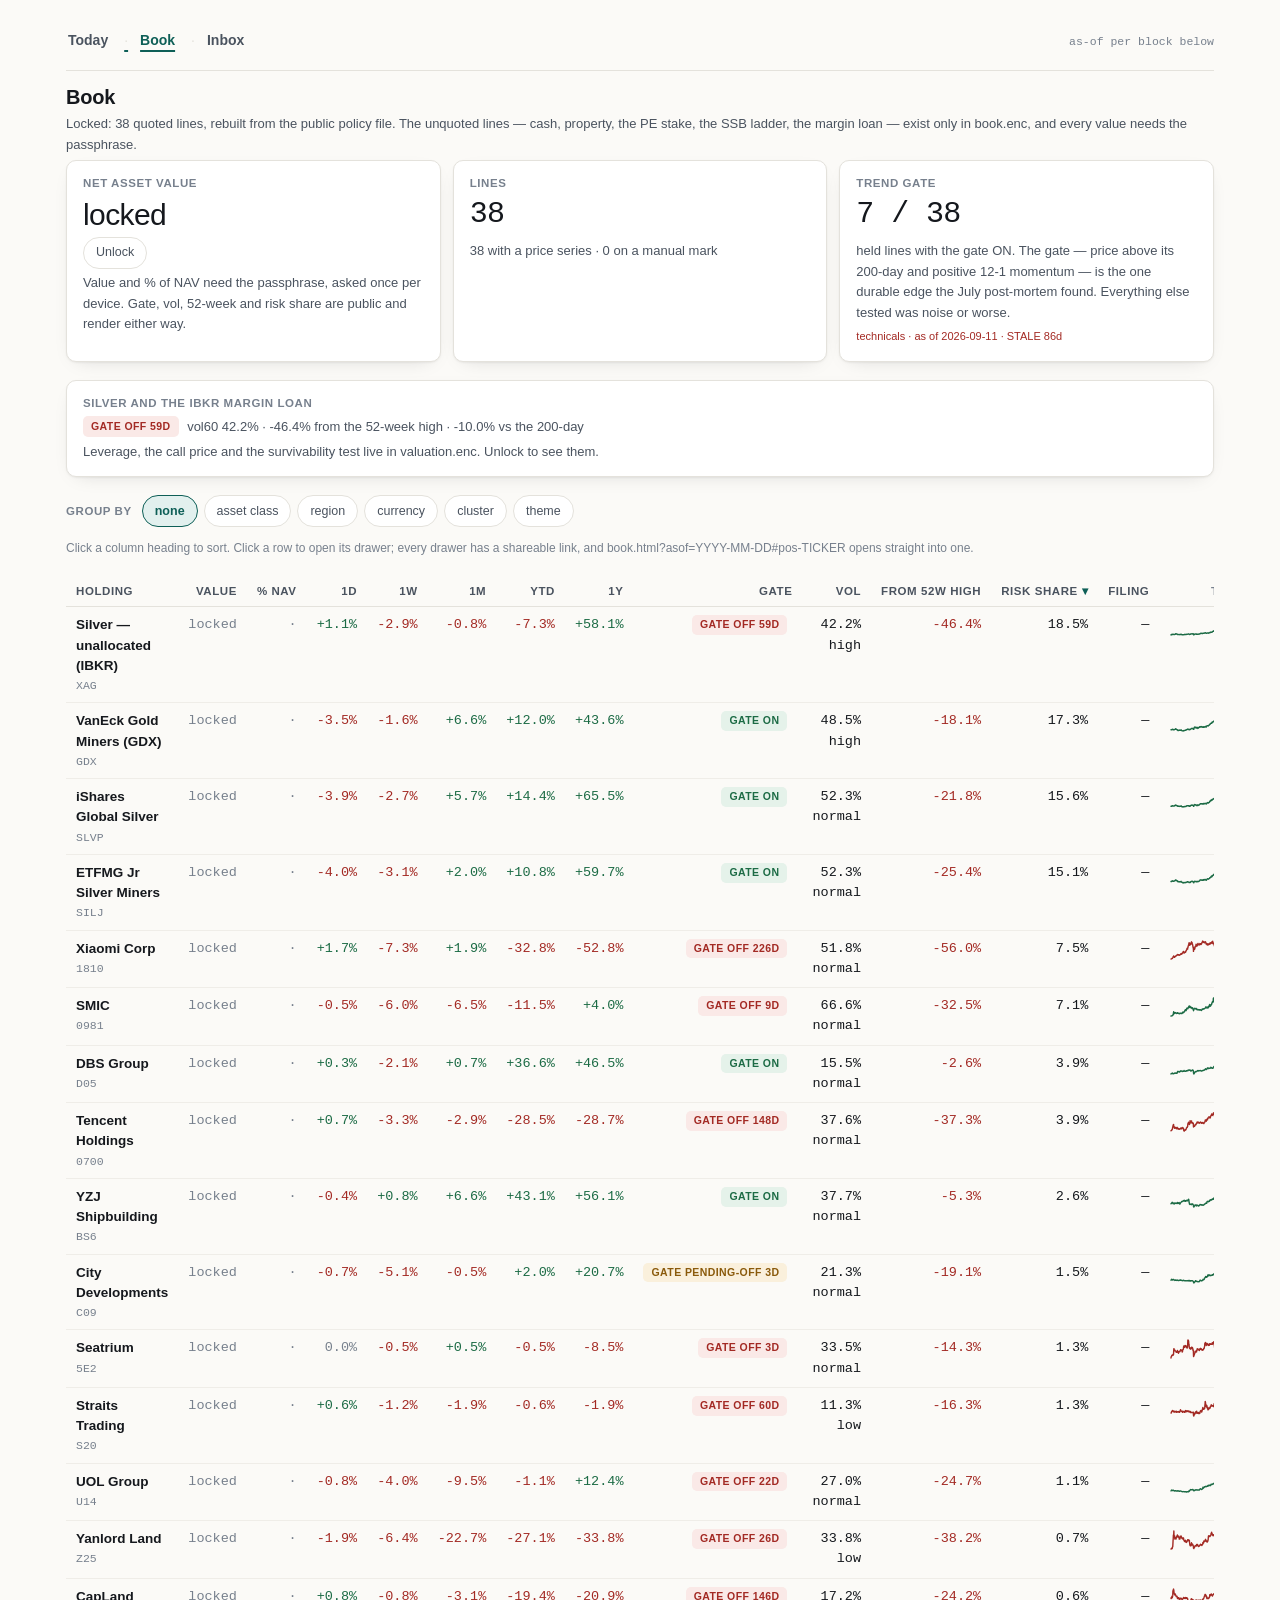
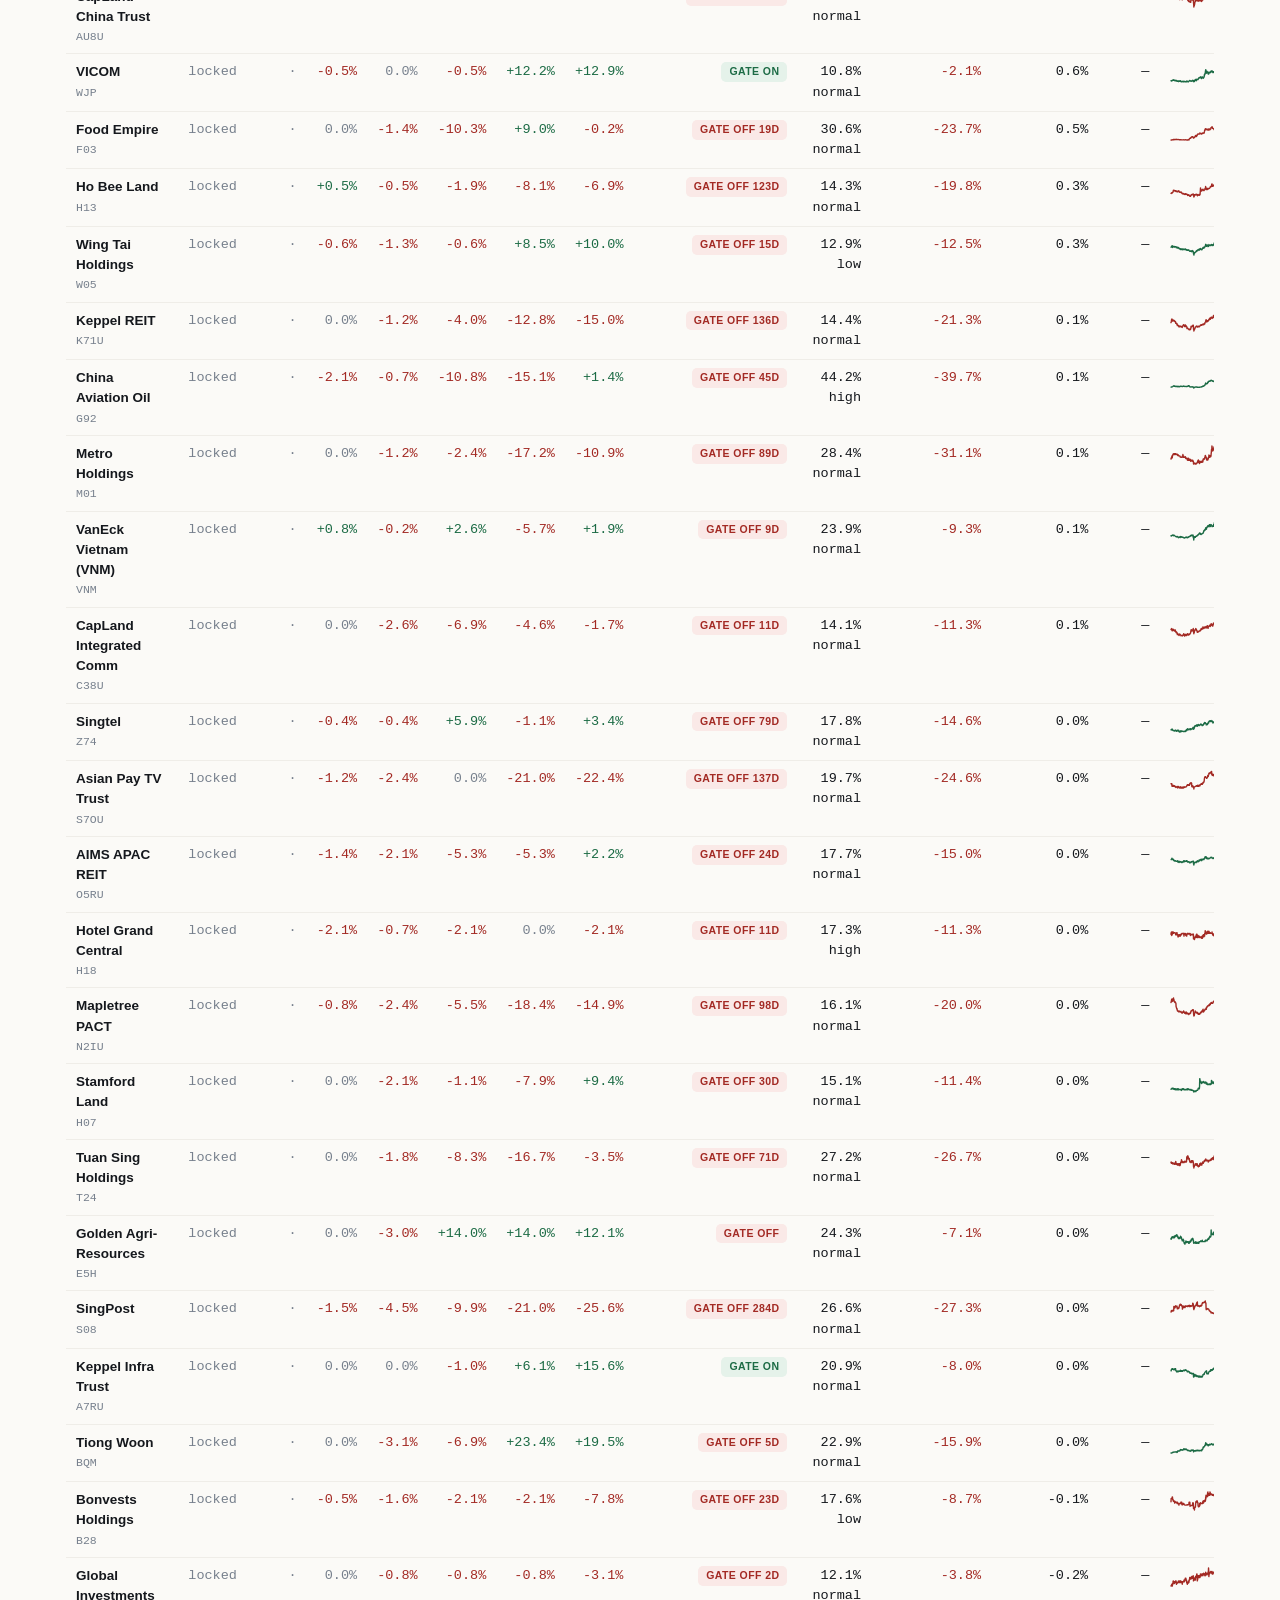
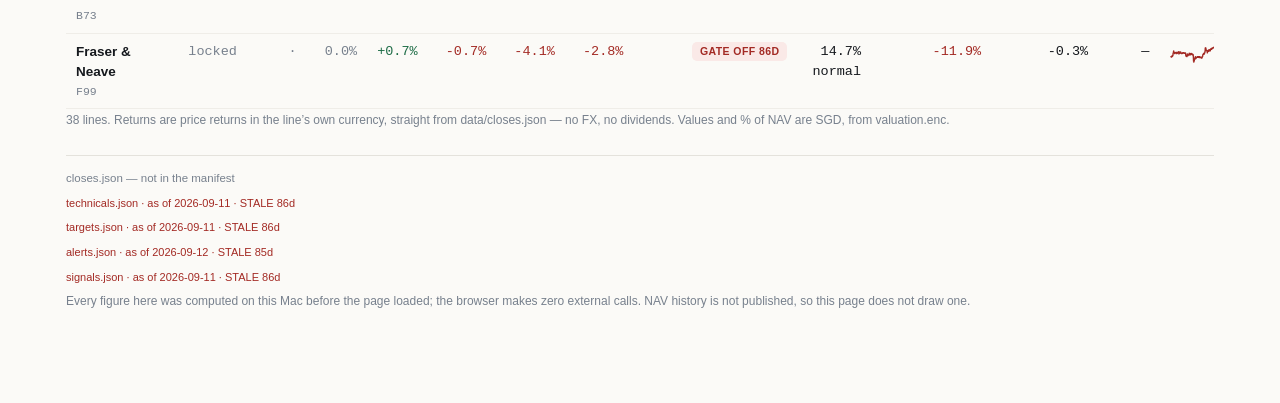
==== book.html @ a0c72988 "Phase 5 of the 11 Sep redesign: three surfaces on one stylesheet, zero external calls today.html, bo" ====
<!doctype html>
<html lang="en"><head>
<meta charset="utf-8"><meta name="viewport" content="width=device-width,initial-scale=1">
<meta name="robots" content="noindex,nofollow">
<title>Book — Portfolio Command Center</title>
<link rel="stylesheet" href="pcc.css">
<!--
  book.html — the Mac surface of the 11 Sep 2026 redesign (phase 5, section D). One row per
  holding, a drawer per position, and nothing else.

  Why it exists: the 08:15 brief answers "what should I do this morning" in three minutes on a
  phone. It cannot answer "why did X move". index.html's answer to that was fourteen tabs over a
  holdings array with every number recomputed in the browser from eight Yahoo calls on page load —
  the same load-time-fetch habit that once put a fabricated price in front of the owner. So this
  page fetches NOTHING off-origin: every figure was computed on the Mac by valuate.js,
  technicals.js, targets.js and closes.js, carries its own as-of, and reaches the DOM through
  textContent.

  The join is the whole trick, and it is a known trap: valuation lines carry `t` and `id` but NOT
  `yf`; technicals and closes are keyed by the YAHOO symbol; targets is keyed by `t`. So the chain
  is book.enc(id → yf) × valuation.enc(id) × technicals.json(yf) × closes.json(yf) × targets.json(t).
  Join on ticker instead and eleven cash accounts collapse into one row.

  Twenty of the fifty-nine lines have no price series at all — eleven cash accounts, three
  properties, the PE stake, the fund, the SSB ladder, the margin loan, two penny stubs — and one
  quoted line (L46) had no completed bar in the spine. Those rows say "manual mark" and show the
  mark's age. They never show a return, because a return computed off a mark that has not moved
  since June is a lie with a decimal point. Marks over 90 days old wear an amber stamp;
  trust:'low' prices say so on the price.

  Money lives in book.enc / valuation.enc. Locked, the page still renders: the quoted sleeve comes
  from targets.json — already public, already naming every quoted position — with gate, vol,
  52-week and risk share intact and every value behind Unlock.

  The join lives between the JOIN:BEGIN / JOIN:END markers and is pure (no DOM, no fetch) so it can
  be run under node against the real data files. That is the only way to prove all 59 lines resolve.
-->
<style>
  /* Page-local layout only. Every colour is a pcc.css token; this file defines none of its own.
     `.row` and `.drawer` in pcc.css are flex/block boxes — a <tr> cannot wear them, so the table
     rows use .hrow and the drawer's own contract class sits on the div INSIDE the cell. */
  .book-head{display:flex;flex-wrap:wrap;gap:12px;align-items:stretch;margin:4px 0 12px}
  .book-head .card{flex:1 1 250px;min-width:250px;margin:0}
  .lede{color:var(--ink-2);font-size:13px;margin:4px 0 0;line-height:1.6}
  .k{color:var(--muted);font-size:11.5px;letter-spacing:.05em;text-transform:uppercase;font-weight:600}
  .chips .k{margin-right:4px;align-self:center}
  button.chip{cursor:pointer;font:inherit;font-size:12.5px}
  .note{color:var(--muted);font-size:12px;margin:2px 0 12px;line-height:1.65}
  #tbl{font-size:13.5px} #tbl td{vertical-align:top} #tbl th[data-sort]{cursor:pointer}
  #tbl th:focus-visible{outline:2px solid var(--accent);outline-offset:-2px} #tbl th .dir{color:var(--accent)}
  tr[hidden]{display:none} tr.hrow{cursor:pointer} tr.hrow.open td{background:var(--accent-soft)}
  tr.grp td{background:var(--sunk);font-weight:600;border-bottom:1px solid var(--rule);text-align:left}
  .nm{display:flex;flex-direction:column;gap:1px;min-height:34px;justify-content:center} .nm b{font-weight:600}
  .tk{color:var(--muted);font-size:11.5px;font-family:var(--mono)} .soft{color:var(--muted)}
  .mcell{text-align:left!important;color:var(--muted);font-style:italic}
  .amber{background:var(--warn-soft);color:var(--warn);border-radius:4px;padding:0 5px;font-size:11px;font-weight:600;font-style:normal}
  td.dr{padding:0 10px 14px!important;background:var(--sunk);text-align:left}
  /* The drawer lives in a cell of a 14-column table inside .scroll, so it inherits the TABLE's
     width. On a narrow window that pushed the numbers off the right edge, reachable only by
     scrolling the table sideways. Pin it to the scroller's left edge and size it to the window. */
  td.dr > .drawer{position:sticky;left:0;box-sizing:border-box;width:calc(100vw - 48px);max-width:1148px}
  .dw{display:grid;grid-template-columns:minmax(340px,1.7fr) minmax(250px,1fr);gap:10px 24px}
  .dw h3{font-size:13px;margin:10px 0 6px;letter-spacing:-.01em} .dw h3:first-child{margin-top:0}
  .dw dl{display:grid;grid-template-columns:auto 1fr;gap:3px 12px;margin:0;font-size:12.5px}
  .dw dt{color:var(--muted)} .dw a{color:var(--accent)}
  .dw dd{margin:0;text-align:right;font-variant-numeric:tabular-nums;font-family:var(--mono);overflow-wrap:anywhere}
  .dw ul{margin:0;padding:0;list-style:none;font-size:12.5px}
  .dw li{padding:4px 0;border-bottom:1px solid var(--rule-2)}
  .chartbox{background:var(--surface);border:1px solid var(--rule);border-radius:8px;padding:8px}
  .legend{color:var(--muted);font-size:11.5px;margin:6px 0 0;line-height:1.6}
  .foot{margin-top:24px;color:var(--muted);font-size:12px;line-height:1.8;border-top:1px solid var(--rule);padding-top:12px}
  .foot div{margin-bottom:3px}
  .bootfail{color:var(--bad);font-size:13px;margin:16px 0;line-height:1.6}
  @media(max-width:900px){.dw{grid-template-columns:1fr}}
  @media(max-width:520px){button.chip{min-height:40px}.nm{min-height:40px}}
</style>
</head>
<body>
<div class="wrap wide">
  <div id="navbar"></div>
  <div id="asofbanner"></div>

  <section id="sec-head">
    <h1>Book</h1>
    <p class="lede" id="lede">One row per holding. Click a row for the two-year chart, the filings and the mark behind it.</p>
    <div class="book-head" id="headcards"></div>
  </section>

  <section id="sec-silver"></section>

  <section id="sec-group">
    <div class="chips" id="grpchips"><span class="k">Group by</span></div>
    <p class="note" id="grpnote"></p>
  </section>

  <section id="sec-table">
    <div id="tblerr"></div>
    <div class="scroll"><table id="tbl"><thead><tr id="thead"></tr></thead><tbody id="tbody"></tbody></table></div>
    <p class="note" id="tblnote"></p>
  </section>

  <section id="sec-foot"><div class="foot" id="foot"></div></section>
</div>

<script src="common.js"></script>

<script id="book-core">
/* PURE. No DOM, no fetch. The join and the two series transforms live here so a node harness can
   run them against the real data/*.json and prove every line resolves. */
window.BOOK = (function () {
  'use strict';
  var P = window.PCC || {};

  /* JOIN:BEGIN */
  function sliceTo(series, asOf) {
    if (!asOf) return series || [];
    var out = [], i, s = series || [];
    for (i = 0; i < s.length; i++) { if (s[i].d <= asOf) out.push(s[i]); }
    return out;
  }
  function lastClose(series) {
    for (var i = (series || []).length - 1; i >= 0; i--) { if (series[i].c != null) return series[i]; }
    return null;
  }
  // YTD is a calendar question, not a session count, so it cannot come from retPct(): the base is
  // the last close of the previous year, whatever session that happened to be.
  function ytdPct(series) {
    var end = lastClose(series); if (!end) return null;
    var jan = String(end.d).slice(0, 4) + '-01-01', base = null, i;
    for (i = 0; i < series.length; i++) {
      if (series[i].d >= jan) break;
      if (series[i].c != null) base = series[i];
    }
    if (!base || !base.c) return null;
    return (end.c / base.c - 1) * 100;
  }
  // The 200-day average, aligned one-to-one with the series so PCC.chart can overlay it (chart
  // spreads an overlay across the full width by INDEX, so a short overlay would be drawn stretched
  // and wrong). Before 200 sessions exist the window is shorter and `full` is false — the legend
  // says so, and the gate bands below refuse to use those points.
  function sma200Series(series) {
    var out = [], win = [], sum = 0, i, c, s = series || [];
    for (i = 0; i < s.length; i++) {
      c = s[i].c;
      if (c != null) { win.push(c); sum += c; if (win.length > 200) sum -= win.shift(); }
      out.push({ d: s[i].d, c: win.length ? sum / win.length : null, full: win.length === 200 });
    }
    return out;
  }
  // Gate-OFF spans for the chart's shading. technicals.js turns the gate OFF after 5 consecutive
  // closes below the 200-day (policy.trend.offAfterConsecutiveClosesBelow). The ON leg also needs
  // positive 12-1 momentum, which cannot be reconstructed for the first year of a two-year window,
  // so these bands are the OFF RULE exactly and the legend says that rather than implying the gate.
  function gateOffBands(series, smaS, hyst) {
    var h = hyst || 5, bands = [], run = 0, start = null, i, c, m, s = series || [];
    for (i = 0; i < s.length; i++) {
      m = smaS[i];
      c = s[i].c;
      if (c == null || !m || !m.full || m.c == null) { run = 0; continue; }
      if (c < m.c) { run++; if (run === h) start = s[i - h + 1].d; }
      else { if (start) { bands.push({ from: start, to: s[i - 1].d, kind: 'off' }); start = null; } run = 0; }
    }
    if (start) bands.push({ from: start, to: s[s.length - 1].d, kind: 'off' });
    return bands;
  }
  // Yahoo symbol lookup built from the PUBLIC files. Used only on the locked path, where the book
  // (and therefore `yf`) is not available: the symbol is recovered from technicals/closes keys, it
  // is never guessed by bolting an exchange suffix onto a ticker.
  function symbolIndex(tech, closes) {
    var idx = {}, k;
    var put = function (key, v) { if (key && idx[key] == null) idx[key] = v; };
    var SUF = /\.(SI|HK|AX|KS|T)$/;
    for (k in (tech && tech.instruments) || {}) { put(k, k); put(k.replace(SUF, ''), k); }
    for (k in (closes && closes.instruments) || {}) { put(k, k); put(k.replace(SUF, ''), k); }
    if (!idx.XAG && idx['SI=F']) idx.XAG = idx['SI=F'];   // silver spot rides the futures series
    return idx;
  }
  // book may be null (locked): the quoted sleeve is then rebuilt from targets.json. The unquoted
  // lines do not exist in any public file and the page says so rather than inventing them.
  function joinRows(book, val, tech, tgt, closes, opts) {
    opts = opts || {};
    var asOf = opts.asOf || null;
    var lines = {}, i, L, vlines = (val && val.lines) || [];
    for (i = 0; i < vlines.length; i++) { L = vlines[i]; lines[L.id] = L; }
    var staleWhy = {};
    ((val && val.stale) || []).forEach(function (s) { staleWhy[s.id] = s.why; });
    var tdiff = {};
    ((tgt && tgt.diff) || []).forEach(function (d) { tdiff[d.t] = d; });
    var clusterOf = {};
    ((tgt && tgt.clusters) || []).forEach(function (c) {
      (c.members || []).forEach(function (m) { clusterOf[m] = c; });
    });
    var ti = (tech && tech.instruments) || {}, sidx = symbolIndex(tech, closes);
    var nav = (val && val.navSGD) || null;

    var src;
    if (book && book.holdings && book.holdings.length) {
      src = book.holdings.slice();
    } else {
      src = ((tgt && tgt.diff) || []).map(function (d, k) {
        return { id: 'tgt-' + k, n: d.n, t: d.t, yf: sidx[d.t] || null, ac: null, region: null,
          cur: null, qty: null, valued: 'live', publicOnly: true };
      });
    }

    var dupes = {}, rows = [];
    src.forEach(function (h) { dupes[h.t] = (dupes[h.t] || 0) + 1; });
    src.forEach(function (h) {
      var line = lines[h.id] || null;
      var yf = h.yf || (h.t ? sidx[h.t] : null) || null;
      var t = (yf && ti[yf]) || null;
      var series = yf ? sliceTo(P.closesFor(closes, yf), asOf) : [];
      var quoted = series.length > 1;
      var end = lastClose(series);
      var d = tdiff[h.t] || null, cl = clusterOf[h.t] || null;
      var mark = h.mark || null;
      var manual = h.valued === 'manual' || (line && line.source === 'manual');
      var markAsOf = (line && line.markAsOf) || (mark && mark.asOf) || null;
      var markAge = (line && line.markAgeDays != null) ? line.markAgeDays
        : (markAsOf && P.ageDays ? P.ageDays(markAsOf) : null);
      rows.push({
        id: h.id, t: h.t, n: h.n, yf: yf,
        ac: h.ac || (line && line.ac) || null, region: h.region || null,
        cur: h.cur || (line && line.cur) || null,
        qty: h.qty != null ? h.qty : (line ? line.qty : null),
        valued: h.valued, publicOnly: !!h.publicOnly,
        // eleven lines share the ticker CASH and three share PROP, so the anchor falls back to the
        // id. Every quoted position keeps the spec's plain `pos-<T>`.
        anchor: 'pos-' + h.t + (dupes[h.t] > 1 ? '-' + h.id : ''),
        valueSGD: line ? line.valueSGD : null,
        pctNav: (line && nav) ? (line.valueSGD / nav) * 100 : null,
        dayChgSGD: line ? line.dayChgSGD : null,
        price: line ? line.price : null, priceAsOf: line ? line.priceAsOf : null,
        fx: line ? line.fx : null, native: line ? line.native : null,
        source: line ? line.source : (h.publicOnly ? 'targets.json (public)' : null),
        trust: (line && line.trust) || (t && t.trust) || null,
        markAsOf: markAsOf, markAgeDays: markAge, markSource: mark ? mark.source : null,
        staleWhy: staleWhy[h.id] || null,
        manual: !!manual, quoted: quoted,
        tech: t, series: series, close: end ? end.c : null, closeAsOf: end ? end.d : null,
        gateOn: t ? t.gate.on : (d ? d.gateOn : null),
        vol60: t ? t.vol60 : (d ? d.vol60 : null),
        vol20: t ? t.vol20 : null, volRegime: t ? t.volRegime : null,
        high52w: t ? t.high52w : null, low52w: t ? t.low52w : null, dd52wPct: t ? t.dd52wPct : null,
        r1d: quoted ? P.retPct(series, 1) : null,
        r1w: quoted ? P.retPct(series, 5) : null,
        r1m: quoted ? P.retPct(series, 21) : null,
        rytd: quoted ? ytdPct(series) : null,
        r1y: quoted ? P.retPct(series, 252) : null,
        target: d ? d.target : null, actual: d ? d.actual : null, delta: d ? d.delta : null,
        riskShare: d ? d.riskShareActual : null, cluster: cl
      });
    });
    return rows;
  }
  // alerts.json is keyed by EDGAR ticker; the book's SGX and HKEX codes never appear there and the
  // US lines are ETFs that file no Form 4. The drawer says that out loud instead of showing "0".
  function filingsFor(row, alerts, signals) {
    var keys = {}, out = [], SUF = /\.(SI|HK|AX|KS|T)$/;
    if (row.t) keys[String(row.t).toUpperCase()] = 1;
    if (row.yf) keys[String(row.yf).replace(SUF, '').toUpperCase()] = 1;
    var iso = function (v) { return String(v || '').replace(/^(\d{4})(\d{2})(\d{2})$/, '$1-$2-$3').slice(0, 10); };
    ((alerts && alerts.alerts) || []).forEach(function (a) {
      if (a.ticker && keys[String(a.ticker).toUpperCase()]) {
        out.push({ date: iso(a.date), kind: a.family || 'alert', text: a.headline, url: a.url, id: a.id });
      }
    });
    ((signals && signals.form4) || []).forEach(function (f) {
      var tk = f.issuer && f.issuer.ticker;
      if (tk && keys[String(tk).toUpperCase()]) {
        out.push({ date: iso(f.filed), kind: 'Form 4', text: (f.issuer.name || tk) + ' — Form 4', url: f.url, id: f.id });
      }
    });
    ((signals && signals.sc13) || []).forEach(function (f) {
      var tk = f.issuer && f.issuer.ticker;
      if (tk && keys[String(tk).toUpperCase()]) {
        out.push({ date: iso(f.filed), kind: f.form || '13D/G', text: (f.issuer.name || tk) + ' — ' + (f.form || '13D/G'), url: f.url, id: f.id });
      }
    });
    out.sort(function (a, b) { return a.date < b.date ? 1 : a.date > b.date ? -1 : 0; });
    return out;
  }
  /* JOIN:END */

  return { joinRows: joinRows, filingsFor: filingsFor, sma200Series: sma200Series,
    gateOffBands: gateOffBands, ytdPct: ytdPct, symbolIndex: symbolIndex, sliceTo: sliceTo };
})();
</script>

<script id="book-view">
(function () {
  'use strict';
  var P = window.PCC || {}, B = window.BOOK || {};

  // ── contract guard ──────────────────────────────────────────────────────
  // This page is built on the phase-5 PCC surface (spec §B). If common.js has not been extended,
  // say which piece is missing rather than rendering a blank page with a console error.
  var NEED = ['load', 'loadAll', 'priv', 'locked', 'unlock', 'money', 'pct', 'num', 'dateShort',
    'dateLong', 'ago', 'el', 'closesFor', 'retPct', 'spark', 'chart', 'nav', 'asof', 'asofBanner',
    'deepLink', 'hash', 'gateLabel', 'err', 'stampHTML', 'sgtToday', 'ageDays'];
  var missing = NEED.filter(function (k) { return typeof P[k] !== 'function'; });
  if (missing.length) {
    var fail = document.createElement('p');
    fail.className = 'bootfail';
    fail.textContent = 'book.html needs the phase-5 common.js (spec §B). Missing from window.PCC: '
      + missing.join(', ') + '. Nothing is rendered rather than rendered wrong.';
    document.getElementById('sec-head').appendChild(fail);
    return;
  }

  var E = P.el, $ = function (s) { return document.querySelector(s); };
  // [sort key, heading]. Every column sorts except the sparkline, which has nothing to sort ON.
  var COLS = [['nm', 'Holding'], ['val', 'Value'], ['nav', '% NAV'], ['r1d', '1D'], ['r1w', '1W'],
    ['r1m', '1M'], ['rytd', 'YTD'], ['r1y', '1Y'], ['gate', 'Gate'], ['vol', 'Vol'],
    ['dd', 'From 52w high'], ['risk', 'Risk share'], ['fil', 'Filing'], ['spk', 'Trend', false]
  ].map(function (c) { return { label: c[1], sort: c[2] === false ? null : c[0] }; });
  var NCOL = COLS.length;
  var GROUPS = [
    { key: 'none', label: 'none' }, { key: 'ac', label: 'asset class' },
    { key: 'region', label: 'region' }, { key: 'cur', label: 'currency' },
    { key: 'cluster', label: 'cluster' }, { key: 'theme', label: 'theme' }
  ];
  var S = { rows: [], grp: 'none', sort: 'val', dir: -1, sortTouched: false, locked: true, open: {},
    book: null, val: null, tech: null, tgt: null, closes: null, alerts: null, signals: null, man: null };

  function groupOf(row) {
    if (S.grp === 'none') return null;
    if (S.grp === 'cluster') return row.cluster ? row.cluster.name : 'no cluster — unquoted or unmodelled';
    // `theme` is the book's own `ac` field (spec §D). There is no separate theme taxonomy on disk
    // and inventing one would be a label with no source, so the two chips agree by construction.
    var k = S.grp === 'theme' ? 'ac' : S.grp;
    if (row[k]) return row[k];
    // Asset class, region and currency are attributes of the BOOK, and targets.json does not carry
    // them — so on the locked path they are genuinely unknown rather than "unclassified".
    return row.publicOnly ? 'not in the public file — unlock to group by this' : 'unclassified';
  }
  function sortVal(row, key) {
    switch (key) {
      case 'nm': return String(row.n || row.t || '').toLowerCase();
      case 'val': return row.valueSGD;
      case 'nav': return row.pctNav;
      case 'gate': return row.gateOn === true ? 2 : row.gateOn === false ? 0 : 1;
      case 'vol': return row.vol60;
      case 'dd': return row.dd52wPct;
      case 'risk': return row.riskShare;
      case 'fil': return row.filings && row.filings.length ? row.filings[0].date : null;
      default: return row[key];
    }
  }

  // ── cells ───────────────────────────────────────────────────────────────
  function retCell(v) {
    var td = E('td', { class: 'num' });
    if (v == null) { td.appendChild(E('span', { class: 'soft', text: '—' })); return td; }
    td.appendChild(E('span', { class: v > 0 ? 'up' : v < 0 ? 'down' : 'flatnum',
      text: P.pct(v, { dp: 1, sign: true }) }));
    return td;
  }
  function stampInto(node, asOf, cadence, what) {
    // stampHTML builds its markup from this file's own literals plus an ISO date. No fetched text
    // goes through it; every value on this page uses PCC.el's `text`.
    node.innerHTML = P.stampHTML(asOf, cadence, what);
    return node;
  }
  // PCC.gateLabel answers for the two boolean states. technicals.js also emits 'pending-off' — below
  // the 200-day but not yet through the 5-close hysteresis — and gateLabel renders that as 'gate —',
  // which reads like missing data rather than like a state. Name it.
  function gatePill(row) {
    var gt = row.tech && row.tech.gate;
    if (gt && typeof gt.on !== 'boolean' && gt.on != null) {
      return E('span', { class: 'pill warn',
        text: 'gate ' + String(gt.on) + (gt.belowStreak ? ' ' + gt.belowStreak + 'd' : '') });
    }
    if (row.tech) { var g = P.gateLabel(row.tech); return E('span', { class: 'pill ' + g.cls, text: g.text }); }
    if (row.gateOn == null) return E('span', { class: 'pill flat', text: 'no series' });
    return E('span', { class: 'pill ' + (row.gateOn ? 'good' : 'bad'), text: row.gateOn ? 'gate ON' : 'gate OFF' });
  }
  function markNote(row) {
    var span = E('span', {});
    if (row.markAgeDays != null && row.markAgeDays > 90) {
      span.appendChild(E('span', { class: 'amber', text: 'mark ' + row.markAgeDays + 'd old' }));
    } else if (row.markAsOf) {
      span.appendChild(E('span', { class: 'tk', text: 'marked ' + P.dateShort(row.markAsOf) }));
    } else {
      span.appendChild(E('span', { class: 'tk', text: 'no mark date' }));
    }
    return span;
  }

  function headRow() {
    var tr = $('#thead'); tr.textContent = '';
    COLS.forEach(function (c) {
      var th = E('th', { text: c.label });
      if (c.sort) {
        th.tabIndex = 0;
        th.setAttribute('role', 'columnheader');
        th.setAttribute('data-sort', c.sort);
        th.setAttribute('aria-sort', S.sort === c.sort ? (S.dir < 0 ? 'descending' : 'ascending') : 'none');
        if (S.sort === c.sort) th.appendChild(E('span', { class: 'dir', text: S.dir < 0 ? ' ▾' : ' ▴' }));
      }
      tr.appendChild(th);
    });
  }

  function holdingRow(row) {
    var tr = E('tr', { class: S.open[row.anchor] ? 'hrow open' : 'hrow' });
    tr.id = 'row-' + row.anchor;
    tr.setAttribute('data-anchor', row.anchor);
    tr.setAttribute('aria-expanded', S.open[row.anchor] ? 'true' : 'false');
    tr.setAttribute('aria-controls', row.anchor);

    tr.appendChild(E('td', {}, [E('div', { class: 'nm' }, [
      E('b', { text: row.n || row.t || '—' }),
      E('span', { class: 'tk', text: [row.t, row.cur, row.ac].filter(Boolean).join(' · ') })
    ])]));

    if (S.locked) {
      tr.appendChild(E('td', { class: 'num soft', text: 'locked' }));
      tr.appendChild(E('td', { class: 'num soft', text: '·' }));
    } else {
      tr.appendChild(E('td', { class: 'num', text: row.valueSGD == null ? '—' : P.money(row.valueSGD, { cur: 'SGD', dp: 0 }) }));
      tr.appendChild(E('td', { class: 'num', text: row.pctNav == null ? '—' : P.pct(row.pctNav, { dp: 2, sign: false }) }));
    }

    if (row.quoted) {
      tr.appendChild(retCell(row.r1d));
      tr.appendChild(retCell(row.r1w));
      tr.appendChild(retCell(row.r1m));
      tr.appendChild(retCell(row.rytd));
      tr.appendChild(retCell(row.r1y));
    } else {
      var man = E('td', { class: 'mcell' }, [E('span', {
        text: row.manual ? 'manual mark · ' : 'no price series · ' })]);
      man.colSpan = 5;
      man.appendChild(markNote(row));
      tr.appendChild(man);
    }

    tr.appendChild(E('td', {}, [gatePill(row)]));
    tr.appendChild(E('td', { class: 'num', text: row.vol60 == null ? '—'
      : P.num(row.vol60, 1) + '%' + (row.volRegime ? ' ' + row.volRegime : '') }));
    tr.appendChild(retCell(row.dd52wPct));
    tr.appendChild(E('td', { class: 'num', text: row.riskShare == null ? '—' : P.pct(row.riskShare * 100, { dp: 1, sign: false }) }));

    var f = row.filings && row.filings[0];
    tr.appendChild(E('td', { class: 'num', text: f ? P.dateShort(f.date) : '—' }));

    var spk = E('td', { class: row.r1y > 0 ? 'up' : row.r1y < 0 ? 'down' : '' });
    if (row.quoted) spk.innerHTML = P.spark(row.series, { w: 84, h: 22 });
    else spk.appendChild(E('span', { class: 'soft', text: '—' }));
    tr.appendChild(spk);
    return tr;
  }

  function drawerRow(row) {
    var tr = E('tr', { class: 'drawer-tr' });
    tr.id = row.anchor;
    if (!S.open[row.anchor]) tr.hidden = true;
    var td = E('td', { class: 'dr' });
    td.colSpan = NCOL;
    tr.appendChild(td);
    if (S.open[row.anchor]) fillDrawer(td, row);
    return tr;
  }

  function fillDrawer(td, row) {
    if (td.getAttribute('data-filled') === '1') return;
    td.setAttribute('data-filled', '1');
    var wrap = E('div', { class: 'drawer open' });
    var grid = E('div', { class: 'dw' });

    // ── left: the two-year chart and the filings ──
    var left = E('div', {});
    left.appendChild(E('h3', { text: 'Two years of closes' }));
    if (row.quoted && row.series.length > 2) {
      var smaS = B.sma200Series(row.series);
      var hyst = (S.tech && S.tech.gate && S.tech.gate.hysteresis) || 5;
      var bands = B.gateOffBands(row.series, smaS, hyst);
      var box = E('div', { class: 'chartbox' });
      box.innerHTML = P.chart(row.series, { w: 820, h: 190, overlay: smaS, bands: bands, label: true });
      left.appendChild(box);
      var firstFull = smaS.filter(function (p) { return p.full; })[0];
      left.appendChild(E('p', { class: 'legend', text:
        'Close, with the 200-day average dashed over it. Shading is five or more consecutive closes '
        + 'below the 200-day — the gate’s OFF rule. The ON leg also needs positive 12-1 momentum, '
        + 'which cannot be reconstructed for the first year of a two-year window, so the shading is '
        + 'the OFF rule only. ' + bands.length + ' such span' + (bands.length === 1 ? '' : 's') + ' in the window'
        + (firstFull ? '; the average uses a full 200 sessions from ' + firstFull.d + ' and a shorter window before that' : '')
        + '. Series: ' + row.series[0].d + ' to ' + row.series[row.series.length - 1].d + ', ' + row.series.length + ' sessions.' }));
    } else {
      left.appendChild(P.err(row.manual
        ? 'No price series for this line — it is a manual mark, not a quote, so there is nothing to chart.'
        : 'This line is priced from a quote, but it has no series in closes.json'
          + (row.yf ? ' for ' + row.yf : ' (no Yahoo symbol on the holding)')
          + ', so there is nothing to chart. ' + (row.staleWhy || 'The price spine reported no completed bars for it.')));
    }

    left.appendChild(E('h3', { text: 'Filings' }));
    var ul = E('ul', {});
    var fl = row.filings || [];
    if (!fl.length) {
      ul.appendChild(E('li', { class: 'soft', text:
        'No filings joined to this line. EDGAR is the only source here: the US holdings are ETFs and '
        + 'file no Form 4, and HKEX/SGX insider coverage is not built. Absence of a filing is not '
        + 'evidence of nothing happening.' }));
    } else {
      fl.slice(0, 8).forEach(function (f) {
        var li = E('li', {}, [E('span', { class: 'tk', text: f.date + ' · ' + f.kind + ' · ' })]);
        li.appendChild(E('span', { text: f.text || '' }));
        if (f.url && /^https:\/\/www\.sec\.gov\//.test(f.url)) {
          li.appendChild(E('span', { text: ' · ' }));
          li.appendChild(E('a', { href: f.url, target: '_blank', rel: 'noopener', text: 'filing' }));
        }
        if (f.id) {
          li.appendChild(E('span', { text: ' · ' }));
          li.appendChild(E('a', { href: P.deepLink('inbox', 'a-' + f.id, P.asof()), text: 'in the inbox' }));
        }
        ul.appendChild(li);
      });
      if (fl.length > 8) ul.appendChild(E('li', { class: 'soft', text: (fl.length - 8) + ' older filings — the full log is the Inbox.' }));
    }
    left.appendChild(ul);
    grid.appendChild(left);

    // ── right: range, mark, policy ──
    var right = E('div', {});
    right.appendChild(E('h3', { text: 'Range and regime' }));
    var dl1 = E('dl', {});
    var kv = function (dl, k, v) { dl.appendChild(E('dt', { text: k })); dl.appendChild(E('dd', { text: v })); };
    kv(dl1, '52-week high', row.high52w == null ? '—' : P.num(row.high52w, 2));
    kv(dl1, '52-week low', row.low52w == null ? '—' : P.num(row.low52w, 2));
    kv(dl1, 'from the high', row.dd52wPct == null ? '—' : P.pct(row.dd52wPct, { dp: 1, sign: true }));
    kv(dl1, 'vol 20d / 60d', (row.vol20 == null ? '—' : P.num(row.vol20, 1) + '%') + ' / ' + (row.vol60 == null ? '—' : P.num(row.vol60, 1) + '%'));
    kv(dl1, 'vol regime', row.volRegime || '—');
    if (row.tech) {
      kv(dl1, 'vs the 200-day', P.pct(row.tech.distPct200, { dp: 1, sign: true }));
      kv(dl1, '12-1 momentum', P.pct(row.tech.mom12_1Pct, { dp: 1, sign: true }));
      kv(dl1, 'gate', (row.tech.gate.on === true ? 'ON' : row.tech.gate.on === false ? 'OFF' : String(row.tech.gate.on))
        + (row.tech.gate.belowStreak ? ' · ' + row.tech.gate.belowStreak + ' closes below' : ''));
      kv(dl1, 'last 200-day cross', row.tech.gate.lastCross
        ? P.dateLong(row.tech.gate.lastCross.date) + ' · ' + row.tech.gate.lastCross.dir
        : 'none in the window');
      if ((row.tech.flags || []).length) kv(dl1, 'flags', row.tech.flags.join(', '));
    }
    right.appendChild(dl1);

    right.appendChild(E('h3', { text: 'The mark' }));
    var dl2 = E('dl', {});
    if (S.locked) {
      kv(dl2, 'value', 'locked');
      kv(dl2, 'source', 'targets.json — the public policy file');
    } else {
      kv(dl2, 'value', row.valueSGD == null ? '—' : P.money(row.valueSGD, { cur: 'SGD', dp: 0 }));
      kv(dl2, '% of NAV', row.pctNav == null ? '—' : P.pct(row.pctNav, { dp: 2, sign: false }));
      kv(dl2, 'day change', row.dayChgSGD == null ? '—' : P.money(row.dayChgSGD, { cur: 'SGD', dp: 0 }));
      if (row.qty != null) kv(dl2, 'quantity', P.num(row.qty, 0));
      if (row.price != null) kv(dl2, 'price', P.num(row.price, 4) + (row.cur ? ' ' + row.cur : ''));
      if (row.native != null) kv(dl2, 'native mark', P.num(row.native, 2) + (row.cur ? ' ' + row.cur : ''));
      if (row.fx != null) kv(dl2, 'fx to SGD', P.num(row.fx, 6));
      kv(dl2, 'valued', row.manual ? 'manual mark' : (row.source || '—'));
    }
    if (row.priceAsOf) kv(dl2, 'price as of', P.dateLong(row.priceAsOf) + ' · ' + P.ago(row.priceAsOf));
    if (row.markAsOf) kv(dl2, 'mark as of', P.dateLong(row.markAsOf) + ' · ' + P.ago(row.markAsOf));
    if (row.markSource) kv(dl2, 'mark source', row.markSource);
    if (row.closeAsOf) kv(dl2, 'last close', P.num(row.close, 4) + ' · ' + P.dateLong(row.closeAsOf));
    if (row.trust === 'low') kv(dl2, 'price trust', 'LOW — the spine flags this series; treat the price as indicative, not a quote');
    if (row.markAgeDays != null && row.markAgeDays > 90) kv(dl2, 'stale', 'the mark is ' + row.markAgeDays + ' days old; the limit is 90');
    if (row.staleWhy) kv(dl2, 'flagged by valuate.js', row.staleWhy);
    right.appendChild(dl2);

    right.appendChild(E('h3', { text: 'Target vs actual' }));
    var dl3 = E('dl', {});
    if (row.target == null && !row.cluster) {
      kv(dl3, 'policy', 'outside the modelled sleeve — weights are of the QUOTED sleeve only; property, the SSB ladder and cash have no return series and are not pretended to');
    } else {
      if (row.actual != null) kv(dl3, 'actual weight', P.pct(row.actual * 100, { dp: 2, sign: false }));
      if (row.target != null) kv(dl3, 'target weight', P.pct(row.target * 100, { dp: 2, sign: false }));
      if (row.delta != null) kv(dl3, 'gap', P.pct(row.delta * 100, { dp: 2, sign: true }));
      if (row.riskShare != null) kv(dl3, 'risk share', P.pct(row.riskShare * 100, { dp: 1, sign: false }));
      if (row.cluster) {
        kv(dl3, 'cluster', row.cluster.name);
        kv(dl3, 'cluster weight', P.pct(row.cluster.actualWeight * 100, { dp: 1, sign: false })
          + ' vs ' + P.pct(row.cluster.targetWeight * 100, { dp: 1, sign: false }) + ' target');
        kv(dl3, 'cluster risk share', P.pct(row.cluster.actualRiskShare * 100, { dp: 1, sign: false })
          + ' vs ' + P.pct(row.cluster.targetRiskShare * 100, { dp: 1, sign: false }) + ' target');
        if (row.cluster.overCapActual) kv(dl3, 'cap', 'OVER the 20% cluster cap');
      }
    }
    right.appendChild(dl3);
    right.appendChild(E('p', { class: 'legend', text:
      'Targets are published in SHADOW: diffed daily, no action asked, ratification is the owner’s.' }));
    var link = E('p', { class: 'legend' });
    link.appendChild(E('a', { href: P.deepLink('book', row.anchor, P.asof()), text: 'link to this position' }));
    right.appendChild(link);
    grid.appendChild(right);

    wrap.appendChild(grid);
    td.appendChild(wrap);
  }

  // ── the table ───────────────────────────────────────────────────────────
  function body() {
    var tb = $('#tbody'); tb.textContent = '';
    var rows = S.rows.slice(), key = S.sort, dir = S.dir;
    var counts = {}, sums = {}, order = [];
    rows.forEach(function (r) {
      var g = groupOf(r); if (g == null) return;
      if (counts[g] == null) { counts[g] = 0; sums[g] = 0; order.push(g); }
      counts[g]++;
      sums[g] += (r.valueSGD || 0);
    });
    // A group is only a group if its rows stay together, so the group is the PRIMARY key and the
    // clicked column sorts within it. Groups themselves run by size of money when there is money to
    // sort by, alphabetically when locked, with the leftover bucket last either way.
    var anyValue = order.some(function (g) { return sums[g] !== 0; });
    var leftover = function (g) { return /^no cluster|^unclassified/.test(g) ? 1 : 0; };
    order.sort(function (a, b) {
      if (leftover(a) !== leftover(b)) return leftover(a) - leftover(b);
      if (anyValue) return Math.abs(sums[b]) - Math.abs(sums[a]);
      return a < b ? -1 : a > b ? 1 : 0;
    });
    var rank = {}; order.forEach(function (g, i) { rank[g] = i; });
    var byKey = function (a, b) {
      var x = sortVal(a, key), y = sortVal(b, key);
      if (x == null && y == null) return 0;
      if (x == null) return 1;            // blanks sink whichever way the arrow points
      if (y == null) return -1;
      if (typeof x === 'string' || typeof y === 'string') {
        x = String(x); y = String(y);
        return x < y ? -dir : x > y ? dir : 0;
      }
      return (x - y) * dir;
    };
    rows.sort(function (a, b) {
      if (S.grp !== 'none') {
        var ra = rank[groupOf(a)], rb = rank[groupOf(b)];
        if (ra !== rb) return ra - rb;
      }
      return byKey(a, b);
    });
    var frag = document.createDocumentFragment(), last = null;
    rows.forEach(function (r) {
      var g = groupOf(r);
      if (g !== last) {
        last = g;
        if (g != null) {
          var gr = E('tr', { class: 'grp' });
          var gt = E('td', {});
          gt.colSpan = NCOL;
          gt.appendChild(E('span', { text: g + '  ·  ' + counts[g] + (counts[g] === 1 ? ' line' : ' lines') }));
          if (!S.locked && S.val && S.val.navSGD) {
            gt.appendChild(E('span', { class: 'tk', text: '   ' + P.money(sums[g], { cur: 'SGD', dp: 0 })
              + '  ·  ' + P.pct((sums[g] / S.val.navSGD) * 100, { dp: 2, sign: false }) + ' of NAV' }));
          }
          gr.appendChild(gt);
          frag.appendChild(gr);
        }
      }
      frag.appendChild(holdingRow(r));
      frag.appendChild(drawerRow(r));
    });
    tb.appendChild(frag);
    var note = $('#tblnote');
    note.textContent = rows.length + ' lines. Returns are price returns in the line’s own currency, '
      + 'straight from data/closes.json — no FX, no dividends. Values and % of NAV are SGD, from valuation.enc.';
  }

  function toggle(anchor) {
    var row = null, i;
    for (i = 0; i < S.rows.length; i++) { if (S.rows[i].anchor === anchor) { row = S.rows[i]; break; } }
    if (!row) return;
    var tr = document.getElementById('row-' + anchor), dr = document.getElementById(anchor);
    if (!tr || !dr) return;
    S.open[anchor] = !S.open[anchor];
    dr.hidden = !S.open[anchor];
    tr.setAttribute('class', S.open[anchor] ? 'hrow open' : 'hrow');
    tr.setAttribute('aria-expanded', S.open[anchor] ? 'true' : 'false');
    if (S.open[anchor]) fillDrawer(dr.firstChild, row);
  }

  // ── header ──────────────────────────────────────────────────────────────
  function header() {
    var box = $('#headcards'); box.textContent = '';

    var c1 = E('div', { class: 'card' });
    c1.appendChild(E('div', { class: 'k', text: 'Net asset value' }));
    if (S.locked || !S.val) {
      c1.appendChild(E('div', { class: 'big', text: 'locked' }));
      c1.appendChild(E('button', { type: 'button', class: 'chip', text: 'Unlock',
        onclick: function () { P.unlock().then(function (ok) { if (ok) boot(true); }); } }));
      c1.appendChild(E('p', { class: 'lede', text:
        'Value and % of NAV need the passphrase, asked once per device. Gate, vol, 52-week and risk '
        + 'share are public and render either way.' }));
    } else {
      c1.appendChild(E('div', { class: 'big num', text: P.money(S.val.navSGD, { cur: 'SGD', dp: 0 }) }));
      c1.appendChild(E('div', { class: 'num' }, [E('span', {
        class: S.val.dayChgSGD >= 0 ? 'up' : 'down',
        text: P.money(S.val.dayChgSGD, { cur: 'SGD', dp: 0 }) + '   ' + P.pct(S.val.dayChgPct, { dp: 2, sign: true }) + ' on the day'
      })]));
      c1.appendChild(stampInto(E('div', {}), S.val.asOf, 'daily', 'valuation'));
    }
    box.appendChild(c1);

    var c2 = E('div', { class: 'card' });
    c2.appendChild(E('div', { class: 'k', text: 'Lines' }));
    var quoted = S.rows.filter(function (r) { return r.quoted; }).length;
    c2.appendChild(E('div', { class: 'big num', text: String(S.rows.length) }));
    c2.appendChild(E('p', { class: 'lede', text: quoted + ' with a price series · '
      + (S.rows.length - quoted) + ' on a manual mark' }));
    var staleN = S.rows.filter(function (r) { return r.markAgeDays != null && r.markAgeDays > 90; }).length;
    if (staleN) c2.appendChild(E('p', { class: 'lede', text: staleN + ' mark'
      + (staleN === 1 ? ' is' : 's are') + ' older than 90 days — amber on the row.' }));
    if (S.book && S.book.asOf) c2.appendChild(stampInto(E('div', {}), S.book.asOf, 'manual', 'book'));
    box.appendChild(c2);

    var c3 = E('div', { class: 'card' });
    c3.appendChild(E('div', { class: 'k', text: 'Trend gate' }));
    var on = S.rows.filter(function (r) { return r.gateOn === true; }).length;
    // the denominator is every line that HAS a gate state, including 'pending-off' — dropping the
    // in-between states would quietly flatter the ratio.
    var rated = S.rows.filter(function (r) { return r.gateOn != null; }).length;
    c3.appendChild(E('div', { class: 'big num', text: on + ' / ' + rated }));
    c3.appendChild(E('p', { class: 'lede', text:
      'held lines with the gate ON. The gate — price above its 200-day and positive 12-1 momentum — '
      + 'is the one durable edge the July post-mortem found. Everything else tested was noise or worse.' }));
    if (S.tech) c3.appendChild(stampInto(E('div', {}), S.tech.asOf, 'daily', 'technicals'));
    box.appendChild(c3);
  }

  // The silver and margin-loan line is permanent, not a drawer: it is the position that can end the
  // plan in a fortnight, and it is why valuate.js computes a stressed call price at all.
  function silver() {
    var sec = $('#sec-silver'); sec.textContent = '';
    var card = E('div', { class: 'card' });
    card.appendChild(E('div', { class: 'k', text: 'Silver and the IBKR margin loan' }));
    var s = S.val && S.val.silver;
    if (!s) {
      var pub = S.tech && S.tech.instruments && (S.tech.instruments['SI=F'] || S.tech.instruments.SLV);
      if (pub) {
        var g = P.gateLabel(pub);
        var line = E('p', { class: 'lede' });
        line.appendChild(E('span', { class: 'pill ' + g.cls, text: g.text }));
        line.appendChild(E('span', { text: '   vol60 ' + P.num(pub.vol60, 1) + '% · '
          + P.pct(pub.dd52wPct, { dp: 1, sign: true }) + ' from the 52-week high · '
          + P.pct(pub.distPct200, { dp: 1, sign: true }) + ' vs the 200-day' }));
        card.appendChild(line);
      }
      card.appendChild(E('p', { class: 'lede', text:
        'Leverage, the call price and the survivability test live in valuation.enc. Unlock to see them.' }));
    } else {
      card.appendChild(E('p', { class: 'lede num', text:
        P.money(s.valueSGD, { cur: 'SGD', dp: 0 }) + ' of silver  ·  loan ' + P.money(s.loanSGD, { cur: 'SGD', dp: 0 })
        + '  ·  equity ' + P.money(s.equitySGD, { cur: 'SGD', dp: 0 }) + '  ·  leverage ' + P.num(s.leverage, 2) + '×' }));
      card.appendChild(E('p', { class: 'lede num', text:
        'Call at US$' + P.num(s.callPriceUSD, 2) + ' (' + P.pct(s.distanceToCallPct, { dp: 1, sign: false })
        + ' below spot). At a stressed ' + P.pct(s.maintenanceRateStressed * 100, { dp: 0, sign: false })
        + ' maintenance rate, US$' + P.num(s.callPriceUSDStressed, 2) + ' ('
        + P.pct(s.distanceToCallPctStressed, { dp: 1, sign: false }) + ' below).' }));
      var sv = s.survivability || {};
      var p4 = E('p', { class: 'lede' });
      p4.appendChild(E('span', { class: 'pill ' + (sv.pass ? 'good' : 'bad'),
        text: sv.pass ? 'survivability PASS' : 'survivability FAIL' }));
      p4.appendChild(E('span', { text: '   ' + (sv.rule || '') }));
      card.appendChild(p4);
      if (s.priceTrust === 'low') card.appendChild(E('p', { class: 'lede',
        text: 'Silver price trust is LOW in the spine — treat the mark as indicative.' }));
      if (s.maintenanceRateSource) card.appendChild(E('p', { class: 'lede', text: 'Maintenance rate: ' + s.maintenanceRateSource }));
      if (s.carry && s.carry.loanRateSource) card.appendChild(E('p', { class: 'lede',
        text: 'Loan rate ' + P.pct(s.carry.loanRatePct, { dp: 1, sign: false }) + ' — ' + s.carry.loanRateSource }));
      card.appendChild(stampInto(E('div', {}), s.priceAsOf, 'daily', 'silver mark'));
    }
    sec.appendChild(card);
  }

  // ── chips and notes ─────────────────────────────────────────────────────
  function chips() {
    var box = $('#grpchips');
    while (box.childNodes.length > 1) box.removeChild(box.lastChild);
    GROUPS.forEach(function (g) {
      box.appendChild(E('button', {
        type: 'button', class: 'chip' + (S.grp === g.key ? ' on' : ''), text: g.label,
        'aria-pressed': S.grp === g.key ? 'true' : 'false',
        onclick: function () { S.grp = g.key; chips(); body(); note(); }
      }));
    });
  }
  function note() {
    var n = $('#grpnote');
    if (S.grp === 'cluster') {
      n.textContent = 'Clusters come from targets.json: any two names whose 60-day returns correlate '
        + 'above 0.75 are one position, by correlation rather than by label. Unquoted lines have no cluster.';
    } else if (S.grp === 'theme') {
      n.textContent = 'Theme is the book’s own asset-class field. There is no separate theme taxonomy '
        + 'on disk and inventing one would be a label with no source — for the correlation view, use cluster.';
    } else {
      n.textContent = 'Click a column heading to sort. Click a row to open its drawer; every drawer has a '
        + 'shareable link, and book.html?asof=YYYY-MM-DD#pos-TICKER opens straight into one.';
    }
  }

  function foot() {
    var f = $('#foot'); f.textContent = '';
    var files = (S.man && S.man.files) || {};
    ['closes.json', 'technicals.json', 'targets.json', 'alerts.json', 'signals.json'].forEach(function (p) {
      var d = E('div', {});
      if (files[p] && files[p].asOf) stampInto(d, files[p].asOf, 'daily', p);
      else d.appendChild(E('span', { class: 'stamp', text: p + ' — not in the manifest' }));
      f.appendChild(d);
    });
    f.appendChild(E('div', { text:
      'Every figure here was computed on this Mac before the page loaded; the browser makes zero '
      + 'external calls. NAV history is not published, so this page does not draw one.' }));
  }

  // ── boot ────────────────────────────────────────────────────────────────
  function openFromHash() {
    var h = String(P.hash() || '').replace(/^#/, '');
    if (!h) return;
    var target = document.getElementById(h);
    if (!target || S.open[h]) return;
    toggle(h);
    try { target.scrollIntoView({ block: 'center' }); } catch (_) { target.scrollIntoView(); }
  }

  function boot(afterUnlock) {
    var bar = $('#navbar');
    if (!bar.firstChild) bar.appendChild(P.nav('book'));
    var banner = P.asofBanner(), slot = $('#asofbanner');
    slot.textContent = '';
    if (banner) slot.appendChild(banner);

    P.loadAll(['closes.json', 'technicals.json', 'targets.json', 'alerts.json', 'signals.json', 'manifest.json'])
      .then(function (pub) {
        S.closes = pub['closes.json']; S.tech = pub['technicals.json']; S.tgt = pub['targets.json'];
        S.alerts = pub['alerts.json']; S.signals = pub['signals.json']; S.man = pub['manifest.json'];
        if (P.locked() && !afterUnlock) return [null, null];
        return Promise.all([P.priv('book'), P.priv('valuation')]);
      })
      .then(function (pr) {
        S.book = pr[0]; S.val = pr[1];
        S.locked = !(S.val && S.val.navSGD);
        S.rows = window.BOOK.joinRows(S.book, S.val, S.tech, S.tgt, S.closes, { asOf: P.asof() });
        S.rows.forEach(function (r) { r.filings = window.BOOK.filingsFor(r, S.alerts, S.signals); });

        // Locked, every value is null and a sort by Value degenerates into file order. Risk share is
        // public, so that is the honest default until he unlocks or picks a column himself.
        if (!S.sortTouched) S.sort = S.locked ? 'risk' : 'val';

        var e = $('#tblerr'); e.textContent = '';
        if (!S.closes) e.appendChild(P.err('data/closes.json did not load — every return and every chart on this page is blank. It is written by scripts/closes.js.'));
        if (!S.tech) e.appendChild(P.err('data/technicals.json did not load — the gate, vol and 52-week columns are blank.'));
        if (!S.tgt) e.appendChild(P.err('data/targets.json did not load — risk share, cluster grouping and the target weights are blank.'));
        if (!S.book && S.val && S.rows.length) {
          $('#tblerr').appendChild(P.err('The holdings list came from targets.json, not book.enc — so the '
            + (S.val.lines ? S.val.lines.length - S.rows.length : 21) + ' unquoted lines (cash, property, the PE stake, '
            + 'the SSB ladder, the margin loan) are missing from this table even though they are inside the '
            + 'net worth above. Reload, or unlock again, to get the full book.'));
        }
        if (S.locked && !S.book && S.rows.length) {
          $('#lede').textContent = 'Locked: ' + S.rows.length + ' quoted lines, rebuilt from the public '
            + 'policy file. The unquoted lines — cash, property, the PE stake, the SSB ladder, the margin '
            + 'loan — exist only in book.enc, and every value needs the passphrase.';
        }
        if (P.asof()) {
          $('#tblerr').appendChild(P.err('Viewing as of ' + P.asof() + ': the price series are truncated to that '
            + 'date, but gate, vol, the 52-week range and every value are as of their own files’ dates below. '
            + 'This page cannot rewind a mark it was never given.'));
        }
        header(); silver(); chips(); note(); headRow(); body(); foot();
        openFromHash();
      })
      .catch(function (e) {
        var box = $('#tblerr');
        box.appendChild(P.err('The book did not render: ' + (e && e.message ? e.message : String(e))));
      });
  }

  $('#tbody').addEventListener('click', function (ev) {
    if (ev.target.closest && ev.target.closest('a')) return;
    var tr = ev.target.closest && ev.target.closest('tr.hrow');
    if (tr && tr.getAttribute('data-anchor')) toggle(tr.getAttribute('data-anchor'));
  });
  $('#thead').addEventListener('click', function (ev) {
    var th = ev.target.closest && ev.target.closest('th');
    if (!th || !th.getAttribute('data-sort')) return;
    var k = th.getAttribute('data-sort');
    S.sortTouched = true;
    if (S.sort === k) S.dir = -S.dir; else { S.sort = k; S.dir = k === 'nm' ? 1 : -1; }
    headRow(); body();
  });
  $('#thead').addEventListener('keydown', function (ev) {
    if (ev.key !== 'Enter' && ev.key !== ' ') return;
    var th = ev.target.closest && ev.target.closest('th');
    if (!th || !th.getAttribute('data-sort')) return;
    ev.preventDefault();
    th.click();
  });
  window.addEventListener('hashchange', openFromHash);

  boot(false);
})();
</script>
</body></html>
---- pcc.css ----
/*
 * pcc.css — ONE stylesheet for all three surfaces of the Portfolio Command Center: today.html
 * (phone, 3 minutes), book.html (Mac, "why did X move"), inbox.html (what happened since I read).
 * Phase 5 of the 11 Sep 2026 redesign.
 *
 * WHY it exists: three pages were each about to grow their own <style> block, and the first time a
 * token drifted the Book would render "stale" in one amber and Today in another. A colour that
 * means STALE only means anything if it means the same thing on every page, so the tokens are
 * declared once, here, light and dark side by side, and the class names below are a contract the
 * pages are written against.
 *
 * WHY there is nothing external in it: no @import, no @font-face, no url() pointing anywhere. The
 * browser makes ZERO external calls — that is the rule the whole phase stands on, and a webfont is
 * a call that leaks a page view to a third party and breaks the page when it fails. System font
 * stack only; every figure that has to line up goes in the system mono with tabular figures,
 * because a NAV whose digits shift width between two renders is a NAV you cannot compare.
 *
 * WHY state is never colour alone: .pill and .stamp carry WORDS ("gate OFF 60d", "STALE 4d").
 * Mail on the iPhone strips styles and colour-only state is invisible to anyone who cannot see it.
 */

/* ── tokens ───────────────────────────────────────────────────────────────── */
:root{
  --bg:#FBFAF7; --surface:#FFFFFF; --sunk:#F4F3EF;
  --ink:#15181D; --ink-2:#4A535F; --muted:#77808D;
  --rule:#E4E2DC; --rule-2:#EFEDE8;
  --accent:#0E5F57; --accent-soft:#E2F0EE; --accent-ink:#FFFFFF;
  --good:#1C6B45; --good-soft:#E5F2EA;
  --warn:#8A5A0B; --warn-soft:#FAF0DC;
  --bad:#A32A24;  --bad-soft:#FAE9E7;
  --shadow:0 1px 2px rgba(21,24,29,.05), 0 6px 20px -12px rgba(21,24,29,.22);
  --mono:ui-monospace,SFMono-Regular,"SF Mono",Menlo,Consolas,monospace;
  --sans:-apple-system,BlinkMacSystemFont,"SF Pro Text","Segoe UI",Roboto,Helvetica,Arial,sans-serif;
}
@media (prefers-color-scheme:dark){:root{
  --bg:#0E1116; --surface:#161A21; --sunk:#12161C;
  --ink:#E7EAEF; --ink-2:#AEB7C2; --muted:#8A93A0;
  --rule:#252B34; --rule-2:#1C222A;
  --accent:#4FB3A6; --accent-soft:#12302C; --accent-ink:#0B1512;
  --good:#6FC79A; --good-soft:#13301F;
  --warn:#E0A84C; --warn-soft:#33270E;
  --bad:#F08A82;  --bad-soft:#361A18;
  --shadow:0 1px 2px rgba(0,0,0,.45), 0 6px 20px -12px rgba(0,0,0,.7);
  --mono:ui-monospace,SFMono-Regular,"SF Mono",Menlo,Consolas,monospace;
  --sans:-apple-system,BlinkMacSystemFont,"SF Pro Text","Segoe UI",Roboto,Helvetica,Arial,sans-serif;
}}

/* ── page ─────────────────────────────────────────────────────────────────── */
*,*::before,*::after{box-sizing:border-box}
html{-webkit-text-size-adjust:100%}
body{
  margin:0;
  font-family:var(--sans);
  font-size:15px;
  line-height:1.5;
  background:var(--bg);
  color:var(--ink);
}
.wrap{max-width:860px;margin:0 auto;padding:16px 16px 72px}
.wrap.wide{max-width:1180px}
h1{font-size:20px;line-height:1.25;letter-spacing:-.01em;margin:0 0 2px}
h2{font-size:15px;letter-spacing:.02em;margin:0 0 8px;color:var(--ink-2)}
h3{font-size:13px;letter-spacing:.04em;text-transform:uppercase;color:var(--muted);font-weight:600;margin:0 0 6px}
p{margin:0 0 8px}
a{color:var(--accent)}
hr{border:0;border-top:1px solid var(--rule);margin:16px 0}
section{margin:0 0 18px}

/* ── numbers ──────────────────────────────────────────────────────────────── */
.num{font-variant-numeric:tabular-nums;font-family:var(--mono)}
.big{font-size:30px;letter-spacing:-.02em}
.up{color:var(--good)}
.down{color:var(--bad)}
.flatnum{color:var(--muted)}
.muted{color:var(--muted)}
.ink-2{color:var(--ink-2)}

/* ── containers ───────────────────────────────────────────────────────────── */
.card{background:var(--surface);border:1px solid var(--rule);border-radius:10px;padding:14px 16px;box-shadow:var(--shadow)}
.card + .card{margin-top:12px}
.sunk{background:var(--sunk);border:1px solid var(--rule-2);border-radius:8px;padding:10px 12px}
.kpi{display:grid;grid-template-columns:repeat(auto-fit,minmax(150px,1fr));gap:12px}
.kpi > div{min-width:0}
.kpi .k{font-size:11.5px;letter-spacing:.05em;text-transform:uppercase;color:var(--muted);font-weight:600}
.kpi .v{font-size:19px}
.scroll{overflow-x:auto;-webkit-overflow-scrolling:touch;max-width:100%}

/* ── nav bar (PCC.nav) ────────────────────────────────────────────────────── */
.bar{
  display:flex;flex-wrap:wrap;align-items:baseline;gap:4px 12px;
  border-bottom:1px solid var(--rule);padding:4px 0 10px;margin:0 0 14px;
}
.bar a{
  display:inline-flex;align-items:center;min-height:40px;padding:0 2px;
  color:var(--ink-2);text-decoration:none;font-weight:600;font-size:14px;
}
.bar a.on{color:var(--accent);text-decoration:underline;text-underline-offset:5px;text-decoration-thickness:2px}
.bar a + a::before{content:"·";color:var(--rule);margin-right:12px;font-weight:400}
.bar .stamp{margin-left:auto}

/* ── chips, pills, stamps ─────────────────────────────────────────────────── */
.chip{
  display:inline-flex;align-items:center;min-height:32px;
  border:1px solid var(--rule);background:var(--surface);color:var(--ink-2);
  border-radius:999px;padding:4px 12px;font:inherit;font-size:12.5px;cursor:pointer;
}
.chip.on{border-color:var(--accent);color:var(--accent);background:var(--accent-soft);font-weight:600}
.chips{display:flex;flex-wrap:wrap;gap:6px;margin:0 0 12px}
.pill{
  display:inline-block;border-radius:5px;padding:1px 7px;margin-right:5px;
  font-size:10.5px;font-weight:700;letter-spacing:.04em;text-transform:uppercase;
  border:1px solid transparent;vertical-align:1px;white-space:nowrap;
}
.pill.good{background:var(--good-soft);color:var(--good)}
.pill.warn{background:var(--warn-soft);color:var(--warn)}
.pill.bad{background:var(--bad-soft);color:var(--bad)}
.pill.flat{background:var(--sunk);color:var(--muted);border-color:var(--rule-2)}
.stamp{font-size:11.5px;color:var(--muted)}
/* State on a stamp is WORDS first (STALE 4d); the colour only reinforces it. */
.stamp.aging{color:var(--warn)}
.stamp.stale{color:var(--bad);font-weight:600}
.stamp.num,.stamp{font-variant-numeric:tabular-nums}

/* ── rows and drawers (book.html) ─────────────────────────────────────────── */
.row{
  display:flex;align-items:center;gap:10px;min-height:44px;
  padding:8px 4px;border-bottom:1px solid var(--rule-2);
}
.row.clickable{cursor:pointer}
.row.clickable:hover{background:var(--sunk)}
.row .name{flex:1 1 auto;min-width:0;overflow:hidden;text-overflow:ellipsis;white-space:nowrap}
.drawer{
  display:none;background:var(--sunk);border:1px solid var(--rule-2);border-radius:10px;
  padding:12px 14px;margin:6px 0 12px;
}
.drawer.open,.drawer:target{display:block}

/* ── tables ───────────────────────────────────────────────────────────────── */
table{border-collapse:collapse;width:100%}
th{font-size:11.5px;letter-spacing:.05em;text-transform:uppercase;color:var(--muted);font-weight:600;text-align:right}
th:first-child,td:first-child{text-align:left}
td{text-align:right;padding:8px 10px;border-bottom:1px solid var(--rule-2)}
th{padding:6px 10px;border-bottom:1px solid var(--rule);white-space:nowrap}
tbody tr:hover td{background:var(--sunk)}
th[aria-sort]{cursor:pointer;color:var(--ink-2)}

/* ── charts (PCC.spark / PCC.chart) ───────────────────────────────────────── */
.spark{vertical-align:middle;overflow:visible}
.chart{display:block;width:100%;height:auto}
.chart .grid{stroke:var(--rule-2)}
.chart .overlay{stroke:var(--muted)}
.chart .band{fill:var(--bad-soft)}
.chart .band-warn{fill:var(--warn-soft)}
.chart .lab{fill:var(--muted);font-family:var(--mono);font-size:9px}

/* ── the honest lines ─────────────────────────────────────────────────────── */
.err{color:var(--muted);font-size:13px;margin:6px 0;padding-left:10px;border-left:2px solid var(--rule)}
.asof-banner{
  background:var(--warn-soft);color:var(--warn);border:1px solid var(--warn);
  border-radius:8px;padding:6px 12px;margin:0 0 12px;font-size:13px;
}
.gap{background:var(--sunk);border-left:3px solid var(--warn);padding:8px 12px;font-size:12.5px;color:var(--muted);margin:10px 0}

/* ── the passphrase panel (PCC.unlock) ────────────────────────────────────── */
/* Inline styles on these elements keep the panel usable on a page that has not linked pcc.css
   (inbox.html is live and links only common.js); these rules only refine what is already there. */
.pcc-lock{position:fixed;inset:0;z-index:99}
.pcc-lock .pcc-card{max-width:340px}
.pcc-lock input{font-family:var(--mono)}

/* ── buttons ──────────────────────────────────────────────────────────────── */
button{font:inherit;color:inherit}
.btn{
  display:inline-flex;align-items:center;justify-content:center;min-height:40px;
  background:var(--accent);color:var(--accent-ink);border:1px solid var(--accent);
  border-radius:8px;padding:0 14px;font-size:14px;font-weight:600;cursor:pointer;
}
.btn.ghost{background:transparent;color:var(--accent)}
.btn.link{background:none;border:none;color:var(--accent);text-decoration:underline;padding:0;min-height:40px}

/* ── focus, motion, phone ─────────────────────────────────────────────────── */
:focus-visible{outline:2px solid var(--accent);outline-offset:2px;border-radius:4px}
@media (prefers-reduced-motion:reduce){
  *,*::before,*::after{animation-duration:.001ms !important;animation-iteration-count:1 !important;transition-duration:.001ms !important;scroll-behavior:auto !important}
}
@media (max-width:560px){
  body{font-size:15px}
  .wrap,.wrap.wide{max-width:100%;padding:12px 12px 72px}
  .chip,.btn,.btn.link{min-height:40px}
  .row{min-height:44px}
  .big{font-size:27px}
  td,th{padding:8px 6px}
  .bar .stamp{flex:1 0 100%;margin-left:0}
}
@media print{
  body{background:#fff;color:#000}
  .bar,.chips,.btn{display:none}
}
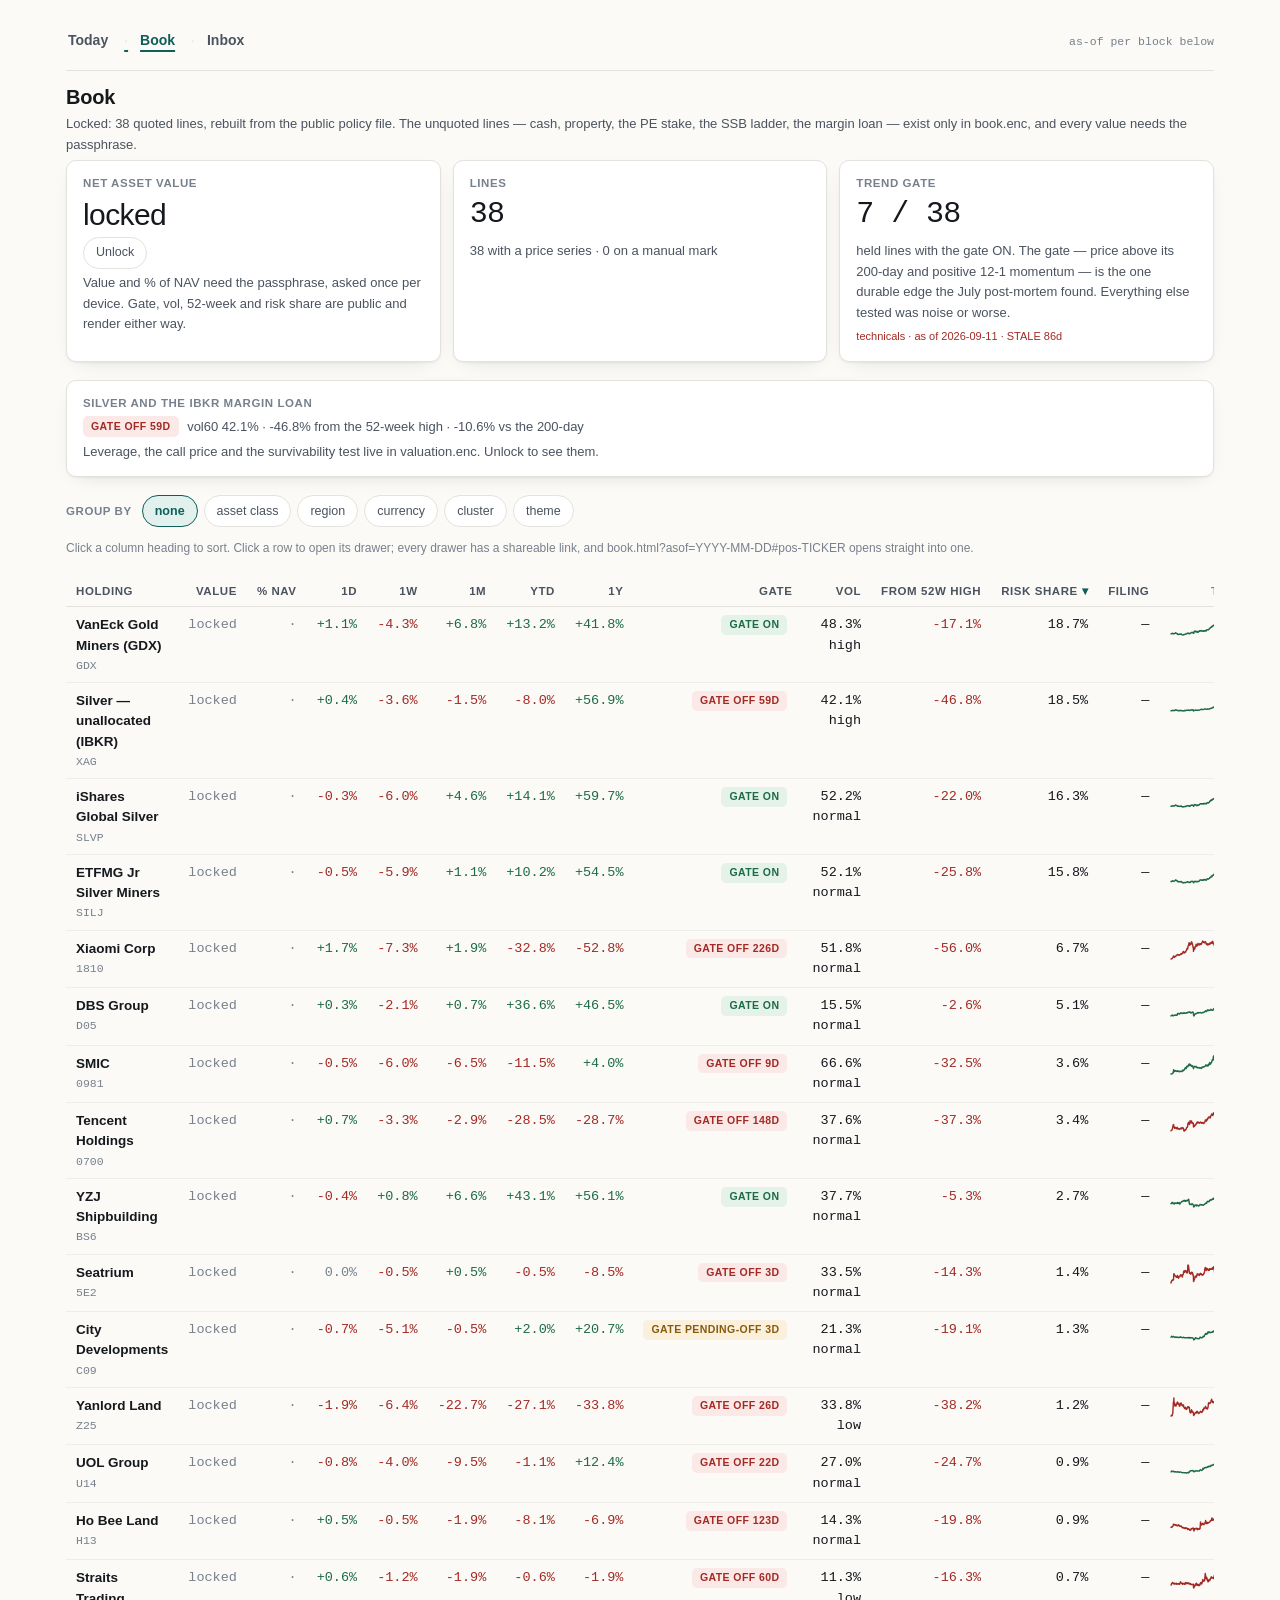
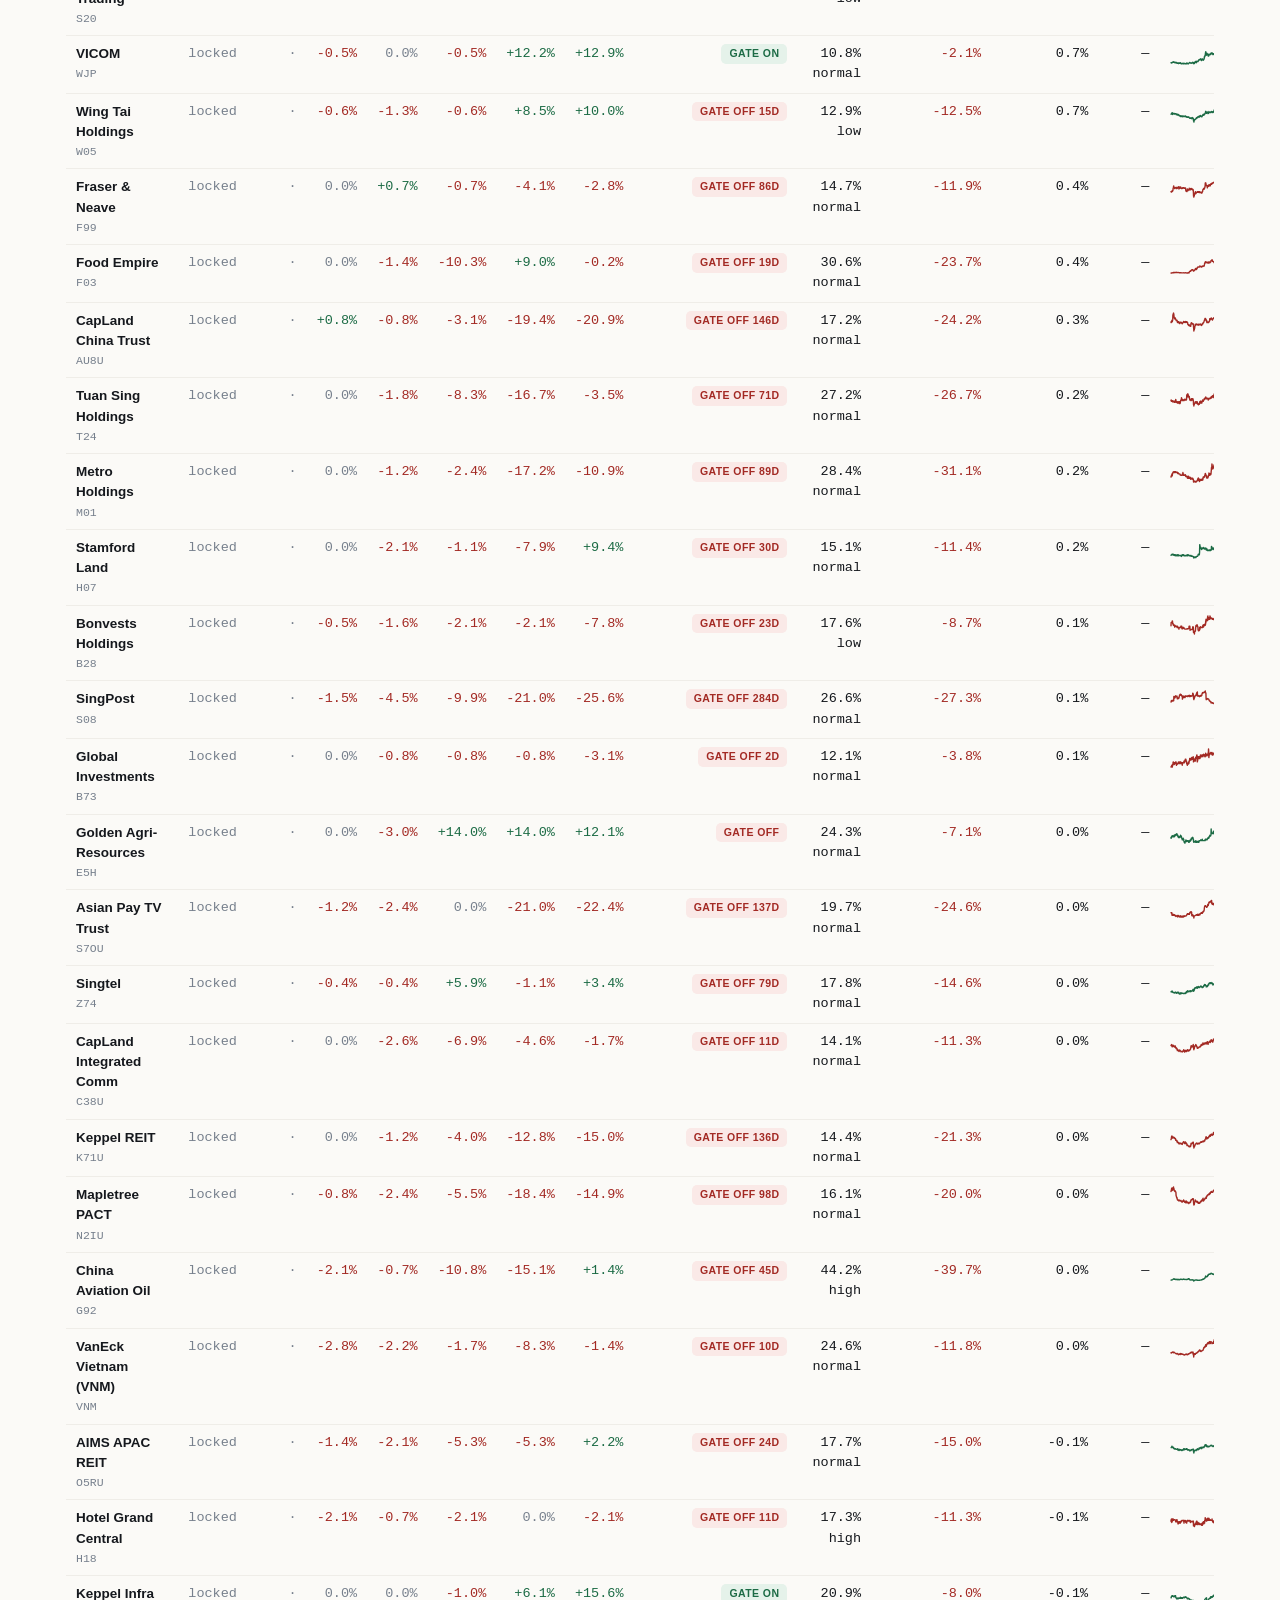
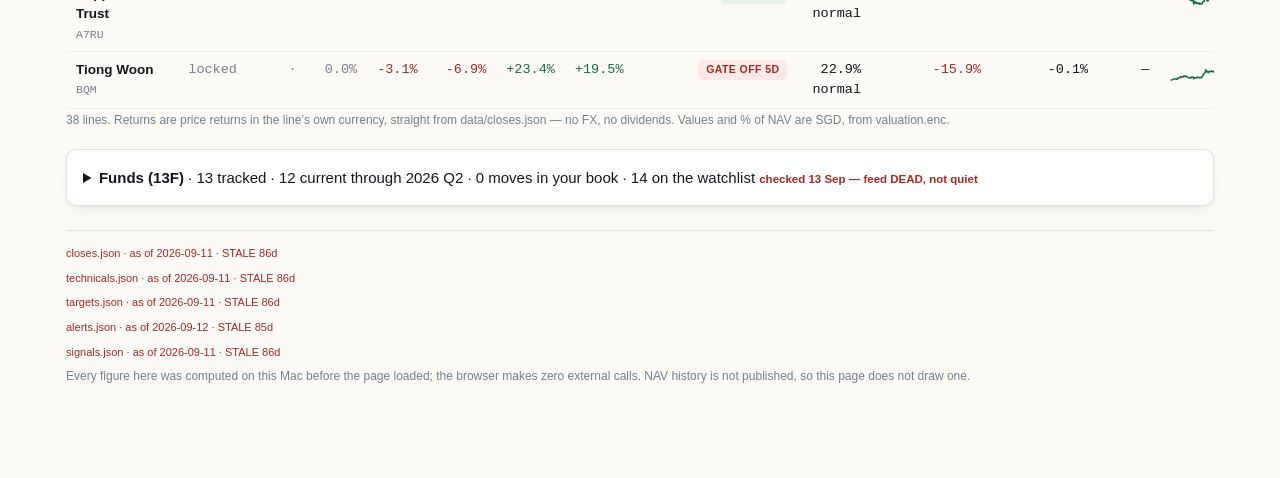
==== commit eb0fb48e: "Phase 6 of the 11 Sep redesign: 13F holdings parsed from EDGAR in code The conviction tables and not" ====
--- a/book.html
+++ b/book.html
@@ -99,10 +99,12 @@
     <p class="note" id="tblnote"></p>
   </section>
 
+  <section id="sec-funds"></section>
   <section id="sec-foot"><div class="foot" id="foot"></div></section>
 </div>
 
 <script src="common.js"></script>
+<script src="funds.js"></script>
 
 <script id="book-core">
 /* PURE. No DOM, no fetch. The join and the two series transforms live here so a node harness can
@@ -520,6 +522,8 @@
       if (fl.length > 8) ul.appendChild(E('li', { class: 'soft', text: (fl.length - 8) + ' older filings — the full log is the Inbox.' }));
     }
     left.appendChild(ul);
+    // Phase 6: which tracked funds' 13F tables carry this ticker, or why 13F cannot see it (funds.js).
+    if (window.FUNDS) left.appendChild(window.FUNDS.forPosition(row, S.f13));
     grid.appendChild(left);
 
     // ── right: range, mark, policy ──
@@ -812,6 +816,14 @@
       + 'external calls. NAV history is not published, so this page does not draw one.' }));
   }
 
+  // Phase 6: the Funds (13F) section — EDGAR tables parsed by scripts/13f-scan.js. Public data, so it
+  // renders locked. funds.js failing to load must read as a missing section, never as a quiet quarter.
+  function funds() {
+    var sec = $('#sec-funds'); sec.textContent = '';
+    if (!window.FUNDS) { sec.appendChild(P.err('funds.js did not load, so the Funds (13F) section is missing — not empty.')); return; }
+    window.FUNDS.render(sec, S.f13, S.rows);
+  }
+
   // ── boot ────────────────────────────────────────────────────────────────
   function openFromHash() {
     var h = String(P.hash() || '').replace(/^#/, '');
@@ -829,10 +841,11 @@
     slot.textContent = '';
     if (banner) slot.appendChild(banner);
 
-    P.loadAll(['closes.json', 'technicals.json', 'targets.json', 'alerts.json', 'signals.json', 'manifest.json'])
+    P.loadAll(['closes.json', 'technicals.json', 'targets.json', 'alerts.json', 'signals.json', 'manifest.json', '13f.json'])
       .then(function (pub) {
         S.closes = pub['closes.json']; S.tech = pub['technicals.json']; S.tgt = pub['targets.json'];
         S.alerts = pub['alerts.json']; S.signals = pub['signals.json']; S.man = pub['manifest.json'];
+        S.f13 = pub['13f.json'];
         if (P.locked() && !afterUnlock) return [null, null];
         return Promise.all([P.priv('book'), P.priv('valuation')]);
       })
@@ -867,6 +880,7 @@
             + 'This page cannot rewind a mark it was never given.'));
         }
         header(); silver(); chips(); note(); headRow(); body(); foot();
+        funds();
         openFromHash();
       })
       .catch(function (e) {
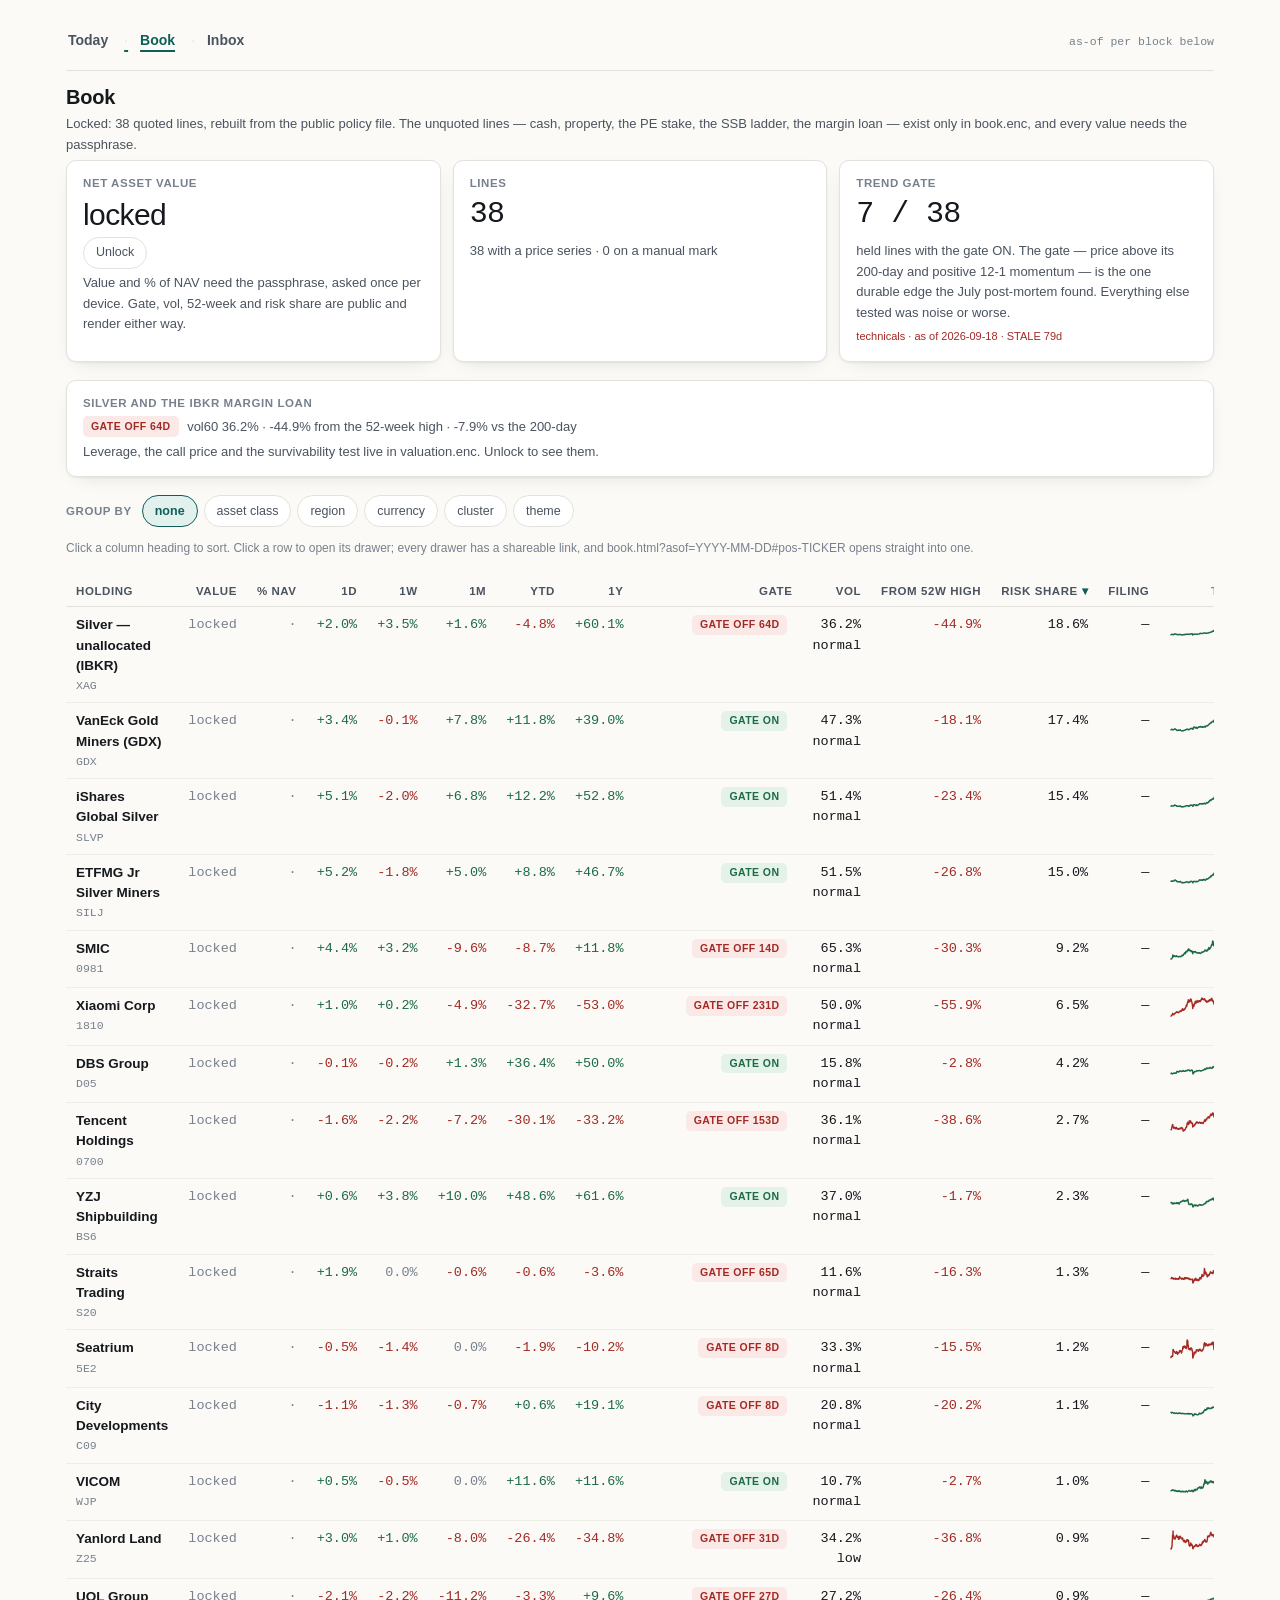
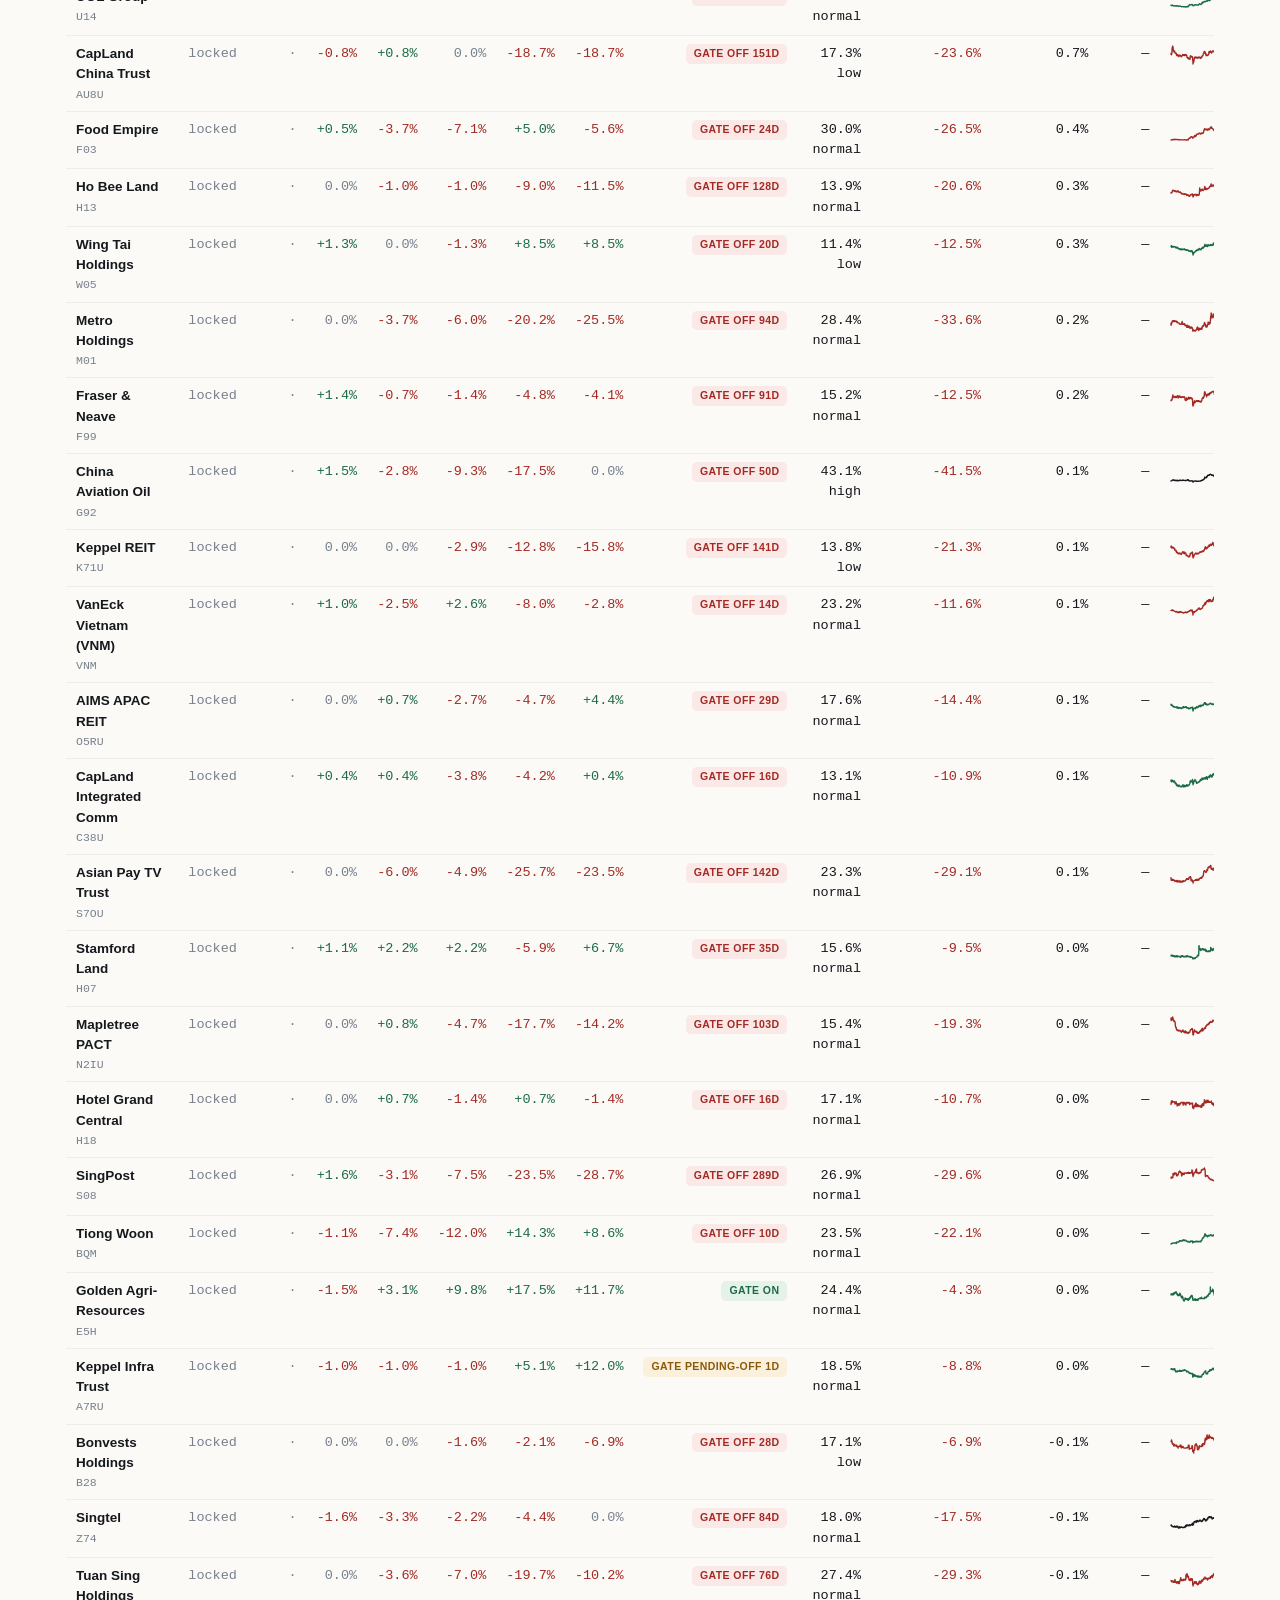
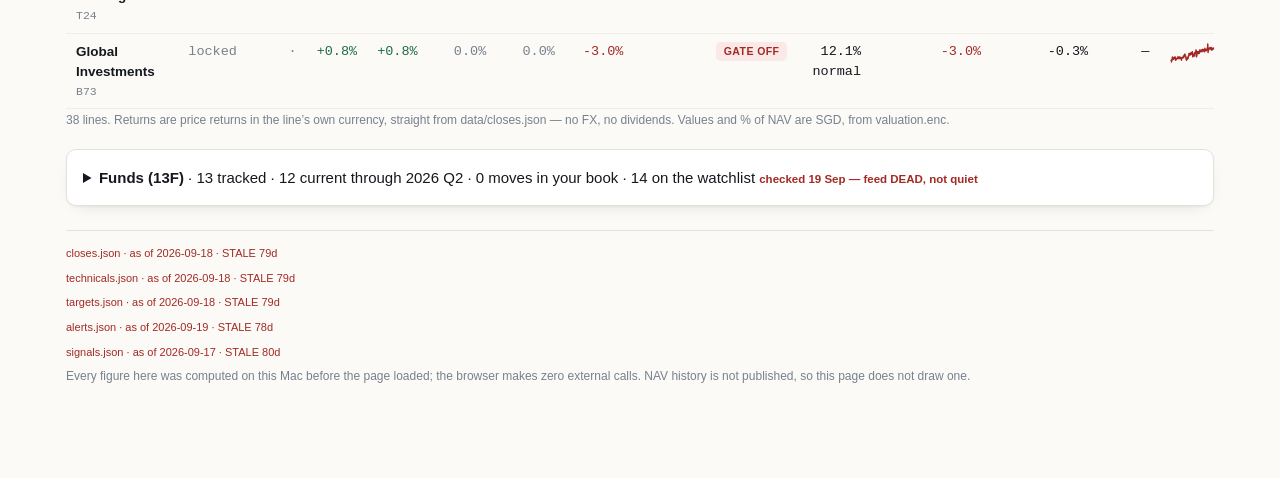
==== commit 69f57f86: "Phase 7 of the 11 Sep redesign: Hong Kong insider filings, and the truth about Singapore HKEX's disc" ====
--- a/book.html
+++ b/book.html
@@ -502,9 +502,9 @@
     var fl = row.filings || [];
     if (!fl.length) {
       ul.appendChild(E('li', { class: 'soft', text:
-        'No filings joined to this line. EDGAR is the only source here: the US holdings are ETFs and '
-        + 'file no Form 4, and HKEX/SGX insider coverage is not built. Absence of a filing is not '
-        + 'evidence of nothing happening.' }));
+        'No filings joined to this line. The US holdings are ETFs and file no Form 4. HKEX: covered since 19 Sep 2026 — 0700, 0981 and 1810 are read daily from HKEX’s own disclosure-of-interests notices and any that exist appear in this list, with the filing linked on the Inbox row; a week with no HK notice is normal. '
+        + 'SGX, 31 lines: no mechanical route. The exchange’s announcements API has required authentication since Sep 2026, and a scraped key or a third-party mirror is not acceptable here. Subscribe to SGXNet’s own email alerts and the reply reader can parse them (decision 7). '
+        + 'Absence of a filing is not evidence of nothing happening.' }));
     } else {
       fl.slice(0, 8).forEach(function (f) {
         var li = E('li', {}, [E('span', { class: 'tk', text: f.date + ' · ' + f.kind + ' · ' })]);
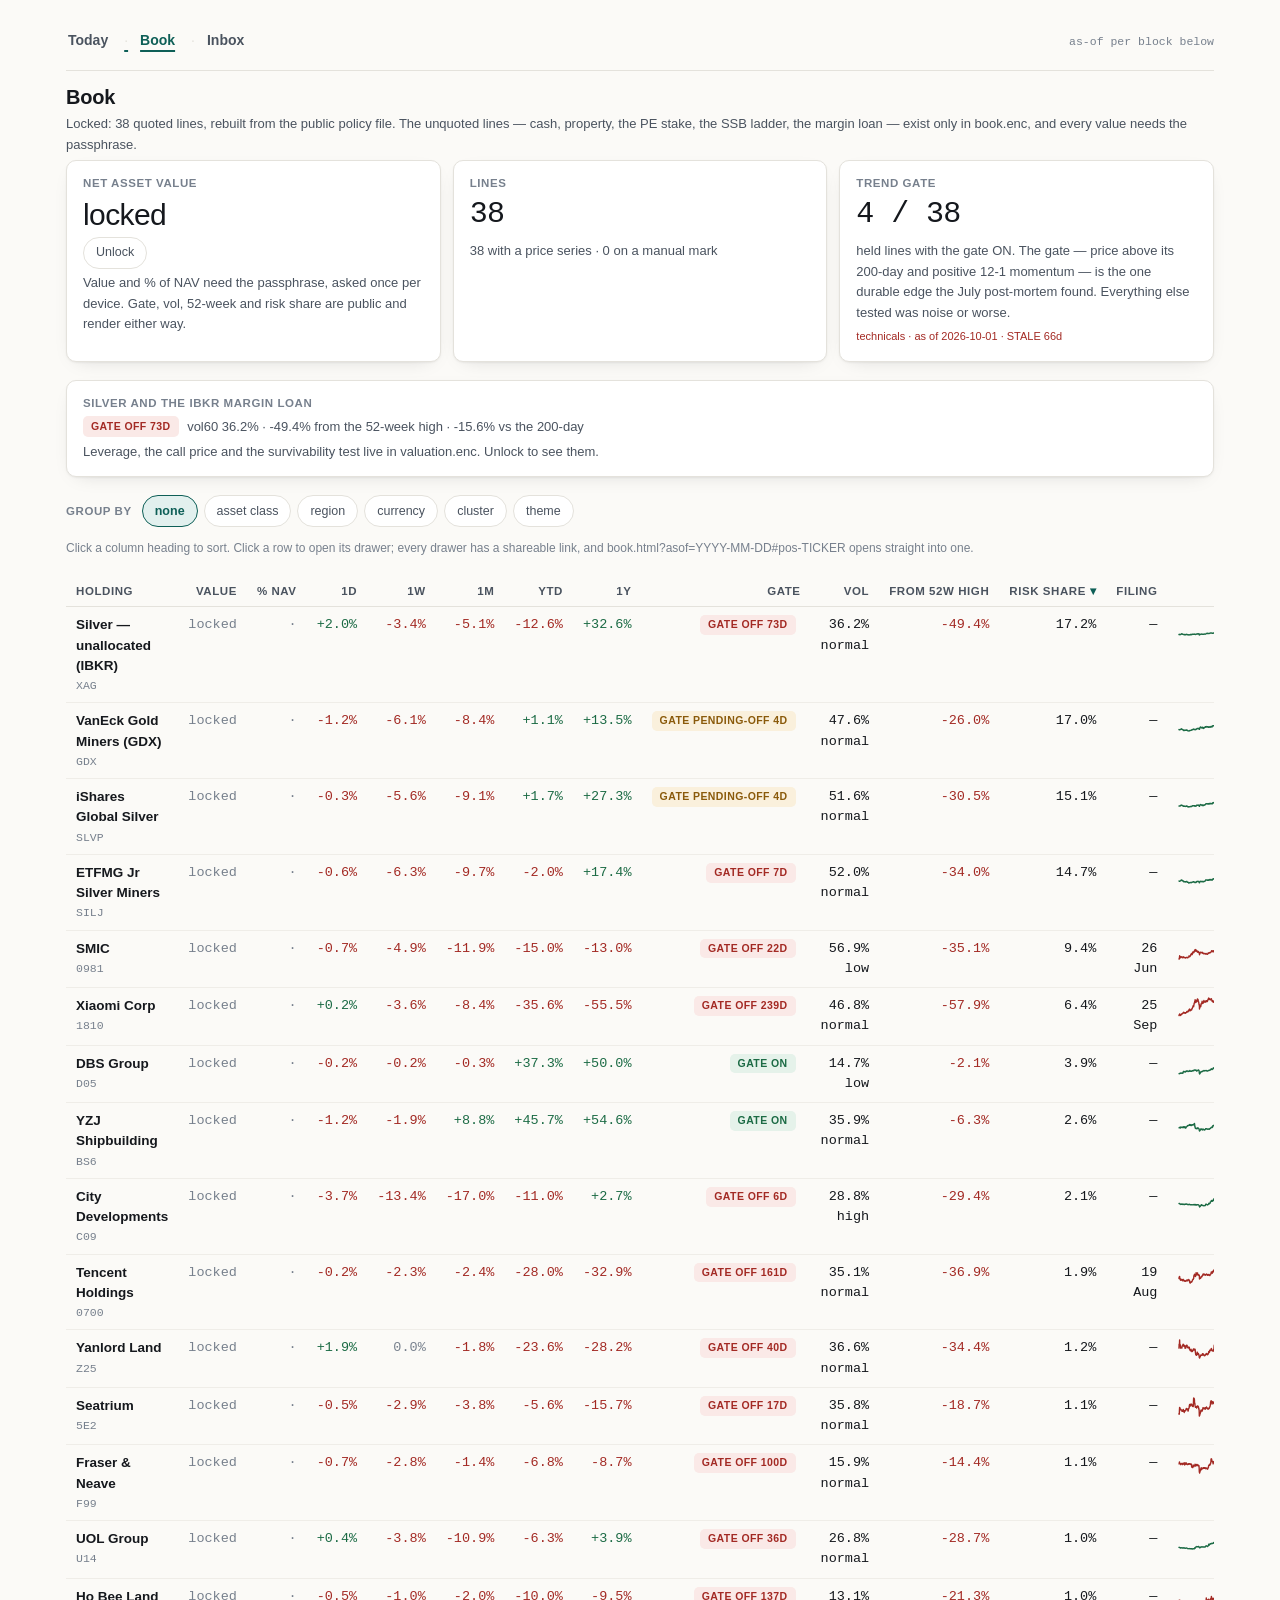
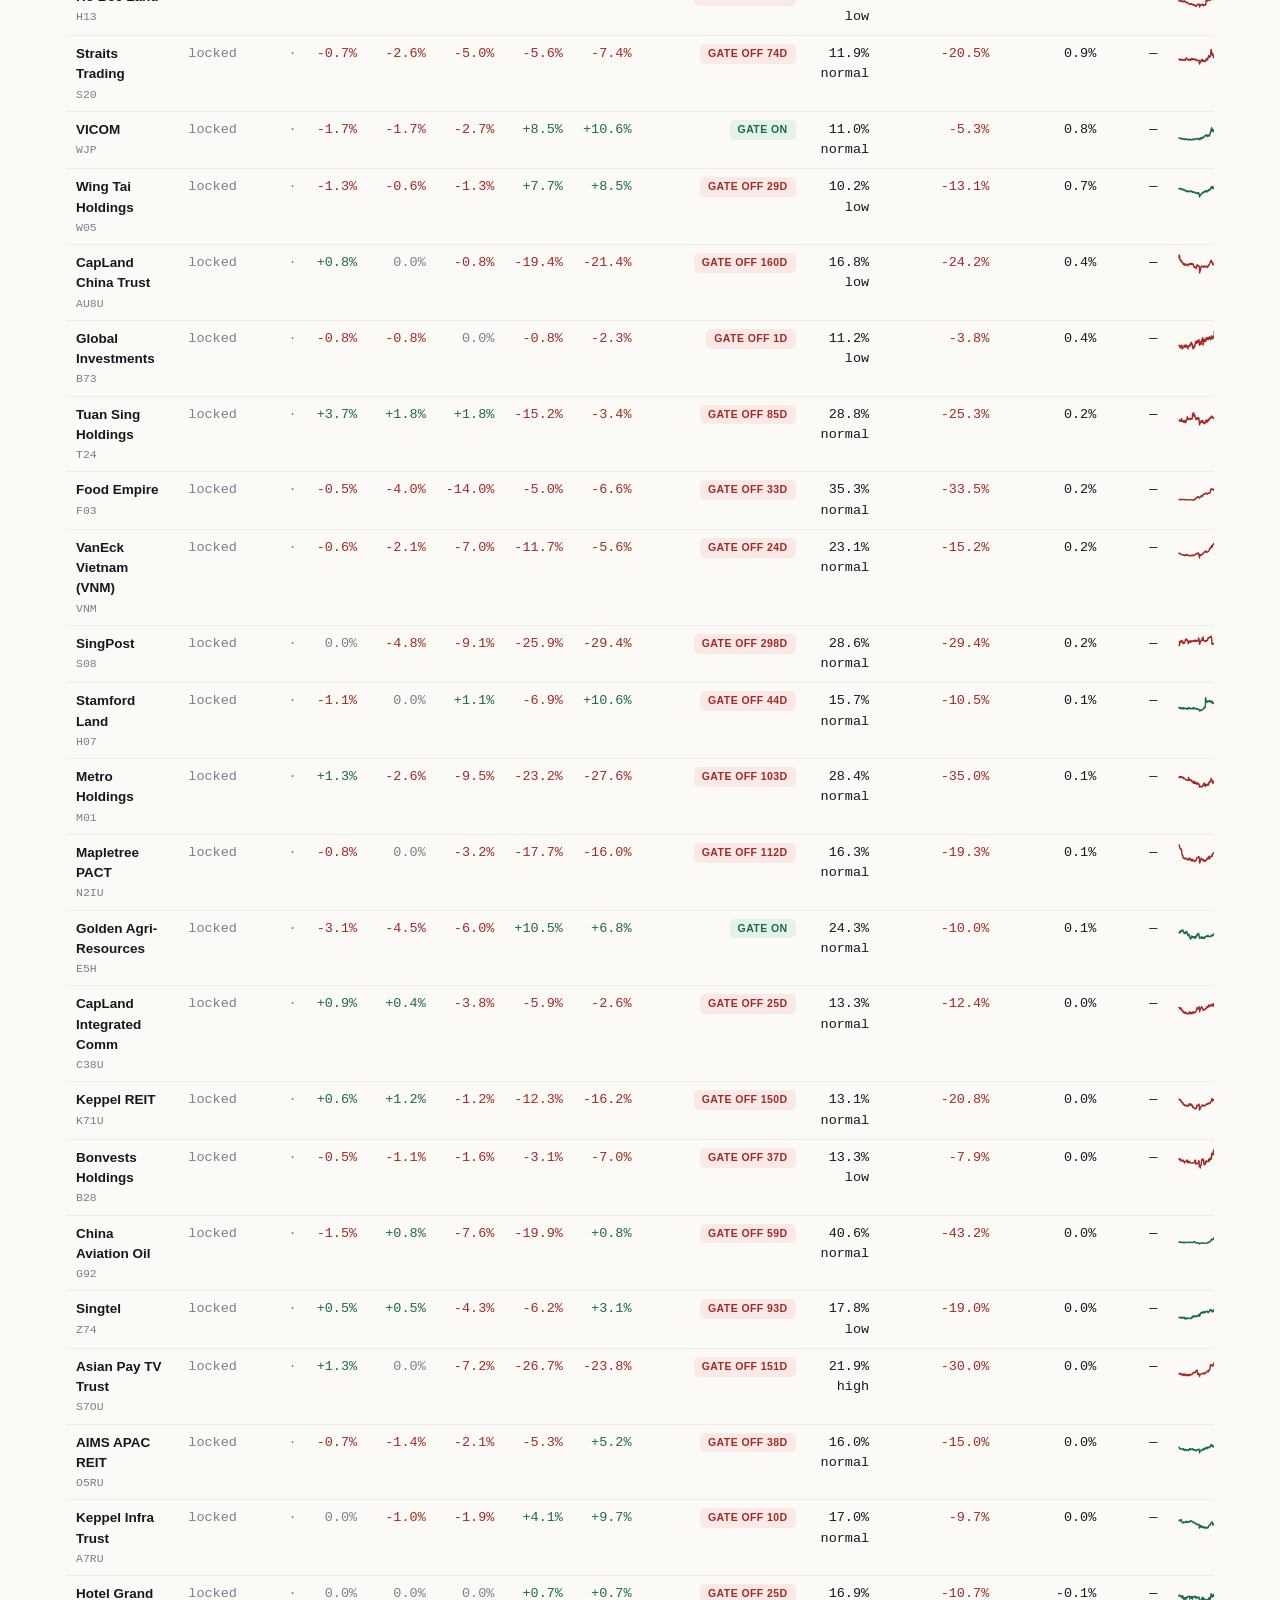
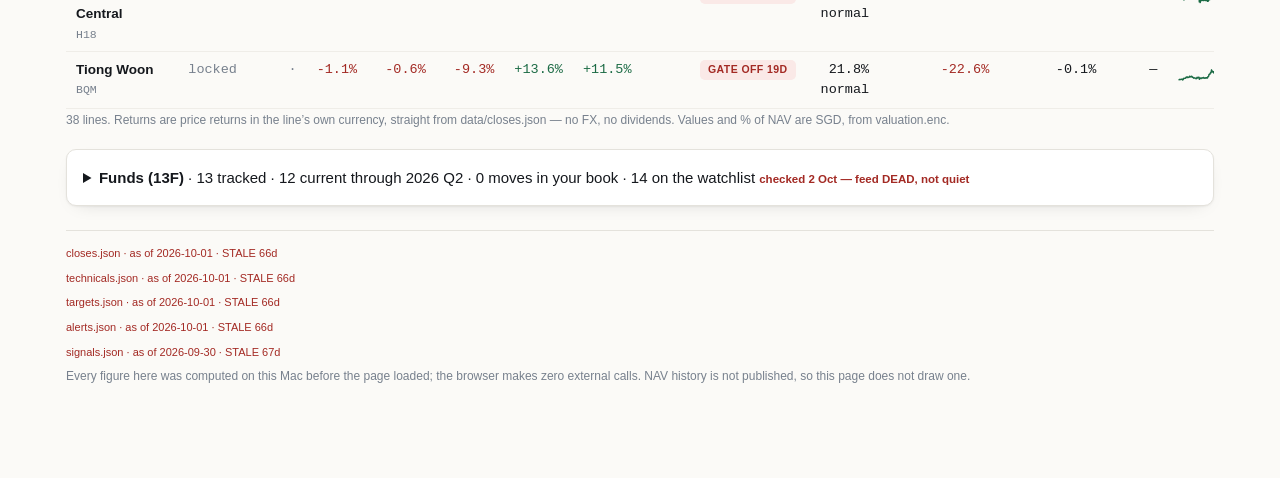
==== commit a89dcd23: "Drawdown monitor: what has fallen, and which falls earn a line Built after another assistant emailed" ====
--- a/book.html
+++ b/book.html
@@ -282,9 +282,27 @@
     out.sort(function (a, b) { return a.date < b.date ? 1 : a.date > b.date ? -1 : 0; });
     return out;
   }
+  // Phase 8 (20 Sep 2026): which themes name this line among their own EDGAR filers. The spec asked
+  // for the join to be made on CIK, and the CIK is what the answer QUOTES — but data/book.json
+  // carries no CIK on any of its 59 holdings, so the only key that exists on both sides is the
+  // ticker EDGAR's display_names carry. The match is therefore ticker → filersNewest[].ticker and
+  // the matched filer's cik is printed so the claim can be checked against EDGAR by hand. Saying
+  // the join was made on CIK when it was made on a ticker would be exactly the small lie this page
+  // exists to avoid. A theme's stage is the discovery ladder; crowding is a separate axis.
+  function themesFor(row, themes) {
+    var keys = {}, out = [], SUF = /\.(SI|HK|AX|KS|T)$/;
+    if (row.t) keys[String(row.t).toUpperCase()] = 1;
+    if (row.yf) keys[String(row.yf).replace(SUF, '').toUpperCase()] = 1;
+    ((themes && themes.themes) || []).forEach(function (th) {
+      var hits = ((th && th.filersNewest) || []).filter(function (f) { return f && f.ticker && keys[String(f.ticker).toUpperCase()]; });
+      if (hits.length) out.push({ term: th.term, stage: th.stage, candidateOn: th.candidateOn || null,
+        crowding: (th.crowding && th.crowding.level) || null, entryWindow: th.entryWindow === true, filers: hits });
+    });
+    return out;
+  }
   /* JOIN:END */
 
-  return { joinRows: joinRows, filingsFor: filingsFor, sma200Series: sma200Series,
+  return { joinRows: joinRows, filingsFor: filingsFor, themesFor: themesFor, sma200Series: sma200Series,
     gateOffBands: gateOffBands, ytdPct: ytdPct, symbolIndex: symbolIndex, sliceTo: sliceTo };
 })();
 </script>
@@ -323,7 +341,8 @@
     { key: 'cluster', label: 'cluster' }, { key: 'theme', label: 'theme' }
   ];
   var S = { rows: [], grp: 'none', sort: 'val', dir: -1, sortTouched: false, locked: true, open: {},
-    book: null, val: null, tech: null, tgt: null, closes: null, alerts: null, signals: null, man: null };
+    book: null, val: null, tech: null, tgt: null, closes: null, alerts: null, signals: null, man: null,
+    dd: null };   // drawdown.enc (phase 9) — PRIVATE like valuation.enc; its plaintext carries navSGD and a valueSGD per line
 
   function groupOf(row) {
     if (S.grp === 'none') return null;
@@ -522,6 +541,26 @@
       if (fl.length > 8) ul.appendChild(E('li', { class: 'soft', text: (fl.length - 8) + ' older filings — the full log is the Inbox.' }));
     }
     left.appendChild(ul);
+    // Phase 8: the theme radar's filer lists, joined to this line. A count of filings that named a
+    // phrase — never a view on the position, and never a reason to do anything with it.
+    var tmatch = B.themesFor(row, S.themes);
+    if (tmatch.length || (S.themes && row.quoted)) {
+      left.appendChild(E('h3', { text: 'Themes' }));
+      var tul = E('ul', {});
+      tmatch.forEach(function (x) {
+        tul.appendChild(E('li', {}, [E('span', { class: 'tk', text: x.term + ' · ' }), E('span', { text:
+          'stage ' + x.stage + (x.candidateOn ? ' (first doubled its distinct filers from a base above ten on ' + P.dateShort(x.candidateOn) + ')' : ' — never a Candidate')
+          + ' · crowding ' + (x.crowding || '?') + ' · entry window ' + (x.entryWindow ? 'open' : 'closed')
+          + ' · this line is in its filer list as ' + x.filers.map(function (f) { return f.ticker + ' (CIK ' + f.cik + ', ' + f.filings + ' filing(s) in the newest quarter)'; }).join(', ')
+          + ' — filings that named the phrase, counted; the radar does not size or recommend.' })]));
+      });
+      if (!tmatch.length) {
+        tul.appendChild(E('li', { class: 'soft', text: 'No theme names this line among its filers. The radar carries '
+          + (((S.themes && S.themes.themes) || []).map(function (t) { return t.term; }).join(', ') || 'no term')
+          + ', matched on ticker because the book carries no CIK. Absence here means this issuer did not file the phrase, not that nothing is happening.' }));
+      }
+      left.appendChild(tul);
+    }
     // Phase 6: which tracked funds' 13F tables carry this ticker, or why 13F cannot see it (funds.js).
     if (window.FUNDS) left.appendChild(window.FUNDS.forPosition(row, S.f13));
     grid.appendChild(left);
@@ -545,6 +584,32 @@
         ? P.dateLong(row.tech.gate.lastCross.date) + ' · ' + row.tech.gate.lastCross.dir
         : 'none in the window');
       if ((row.tech.flags || []).length) kv(dl1, 'flags', row.tech.flags.join(', '));
+    }
+    // Phase 9 (2 Oct 2026): this line's own drawdown, from data/drawdown.enc — decrypted in this
+    // browser exactly like valuation.enc, because the plaintext carries navSGD and a valueSGD per
+    // position. The 52-week figures above come from technicals.json and are PUBLIC; these three are
+    // not, so when the page is locked they say which file they live in rather than showing a dash
+    // that reads like zero. peak2y is a 2-YEAR peak and the 52-week high above is a different
+    // number — Xiaomi is 58.04% below one and 57.86% below the other, and they are not interchangeable.
+    // sigma normalises the session against this name's OWN distribution; it is anomaly detection and
+    // NOT a volatility ceiling, which regime.notRules records as tested and harmful here. None of
+    // these three figures asks for anything: the ask on a deep thesis fall is a written NOTE.
+    var ddp = S.dd && row.yf ? (S.dd.positions || []).filter(function (p) { return p.yf === row.yf; })[0] : null;
+    if (ddp) {
+      kv(dl1, '2-year peak', (ddp.peak2y && ddp.peak2y.value != null ? P.num(ddp.peak2y.value, 2) : '—')
+        + (ddp.peak2y && ddp.peak2y.on ? ' on ' + P.dateLong(ddp.peak2y.on) : ''));
+      kv(dl1, 'from the 2y peak', ddp.peak2y && ddp.peak2y.fromPct != null ? P.pct(ddp.peak2y.fromPct, { dp: 2, sign: true }) : '—');
+      kv(dl1, 'last session, in sigma', ddp.day && ddp.day.sigma != null
+        ? P.num(ddp.day.sigma, 2) + ' sigma (' + P.pct(ddp.day.pct, { dp: 2, sign: true }) + ' on '
+          + (ddp.bar && ddp.bar.on ? P.dateLong(ddp.bar.on) : 'an unstamped bar') + ', 1 sigma = '
+          + P.num(ddp.day.sigmaPct, 2) + '% on vol60 ' + P.num(ddp.day.vol60, 1) + '%)'
+        : 'no completed bar pair, so no sigma');
+      kv(dl1, 'size of NAV', ddp.navBp == null ? '—' : P.num(ddp.navBp, 2) + 'bp'
+        + (ddp.day && ddp.day.navBp != null ? ' · the session moved net worth ' + P.num(ddp.day.navBp, 2) + 'bp' : ''));
+    } else if (S.dd) {
+      kv(dl1, 'drawdown', 'this line is not in drawdown.json — ' + (row.yf ? 'no completed close series for ' + row.yf : 'it carries no Yahoo symbol') + ', so it has no 2-year peak or sigma here');
+    } else {
+      kv(dl1, 'drawdown', 'the 2-year peak, the session in sigma and the bp of NAV are in data/drawdown.enc — unlock to see them');
     }
     right.appendChild(dl1);
 
@@ -841,16 +906,16 @@
     slot.textContent = '';
     if (banner) slot.appendChild(banner);
 
-    P.loadAll(['closes.json', 'technicals.json', 'targets.json', 'alerts.json', 'signals.json', 'manifest.json', '13f.json'])
+    P.loadAll(['closes.json', 'technicals.json', 'targets.json', 'alerts.json', 'signals.json', 'manifest.json', '13f.json', 'themes.json'])
       .then(function (pub) {
         S.closes = pub['closes.json']; S.tech = pub['technicals.json']; S.tgt = pub['targets.json'];
         S.alerts = pub['alerts.json']; S.signals = pub['signals.json']; S.man = pub['manifest.json'];
-        S.f13 = pub['13f.json'];
-        if (P.locked() && !afterUnlock) return [null, null];
-        return Promise.all([P.priv('book'), P.priv('valuation')]);
+        S.f13 = pub['13f.json']; S.themes = pub['themes.json'];
+        if (P.locked() && !afterUnlock) return [null, null, null];
+        return Promise.all([P.priv('book'), P.priv('valuation'), P.priv('drawdown')]);
       })
       .then(function (pr) {
-        S.book = pr[0]; S.val = pr[1];
+        S.book = pr[0]; S.val = pr[1]; S.dd = pr[2];
         S.locked = !(S.val && S.val.navSGD);
         S.rows = window.BOOK.joinRows(S.book, S.val, S.tech, S.tgt, S.closes, { asOf: P.asof() });
         S.rows.forEach(function (r) { r.filings = window.BOOK.filingsFor(r, S.alerts, S.signals); });
